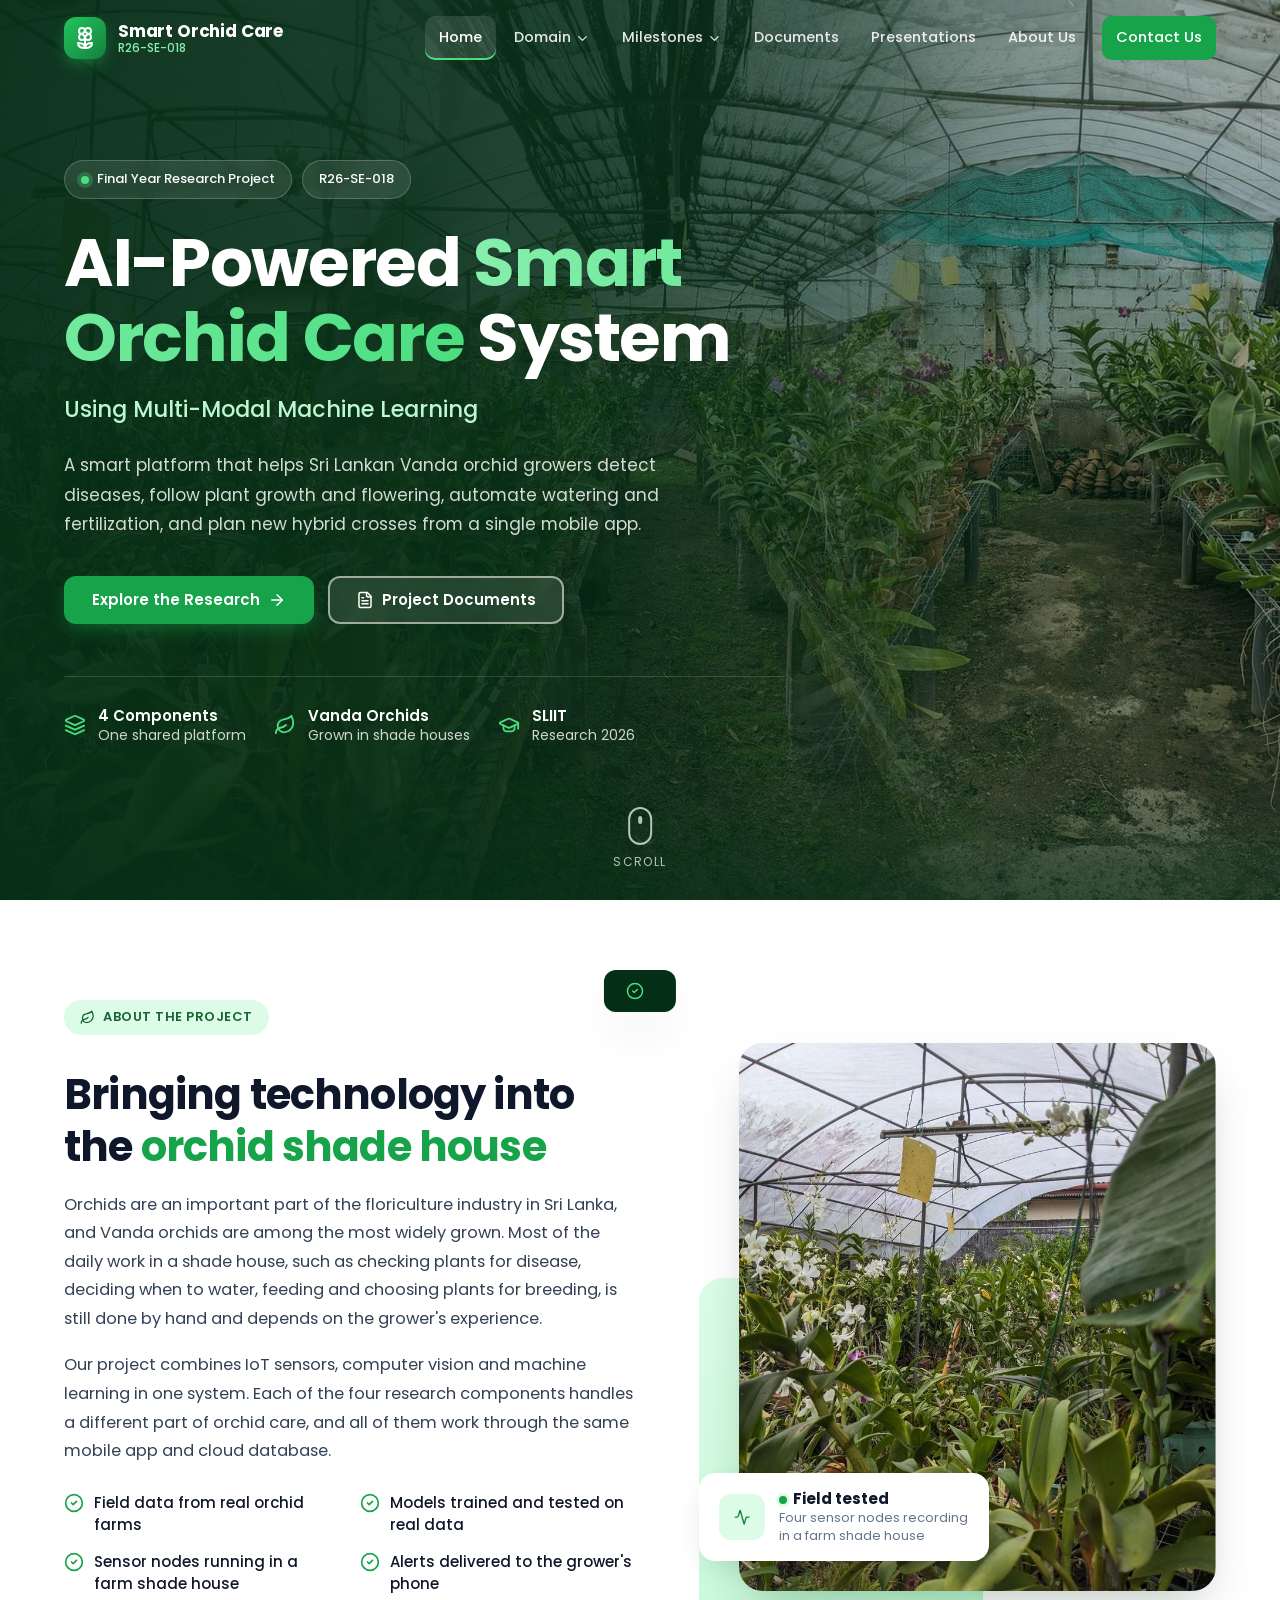
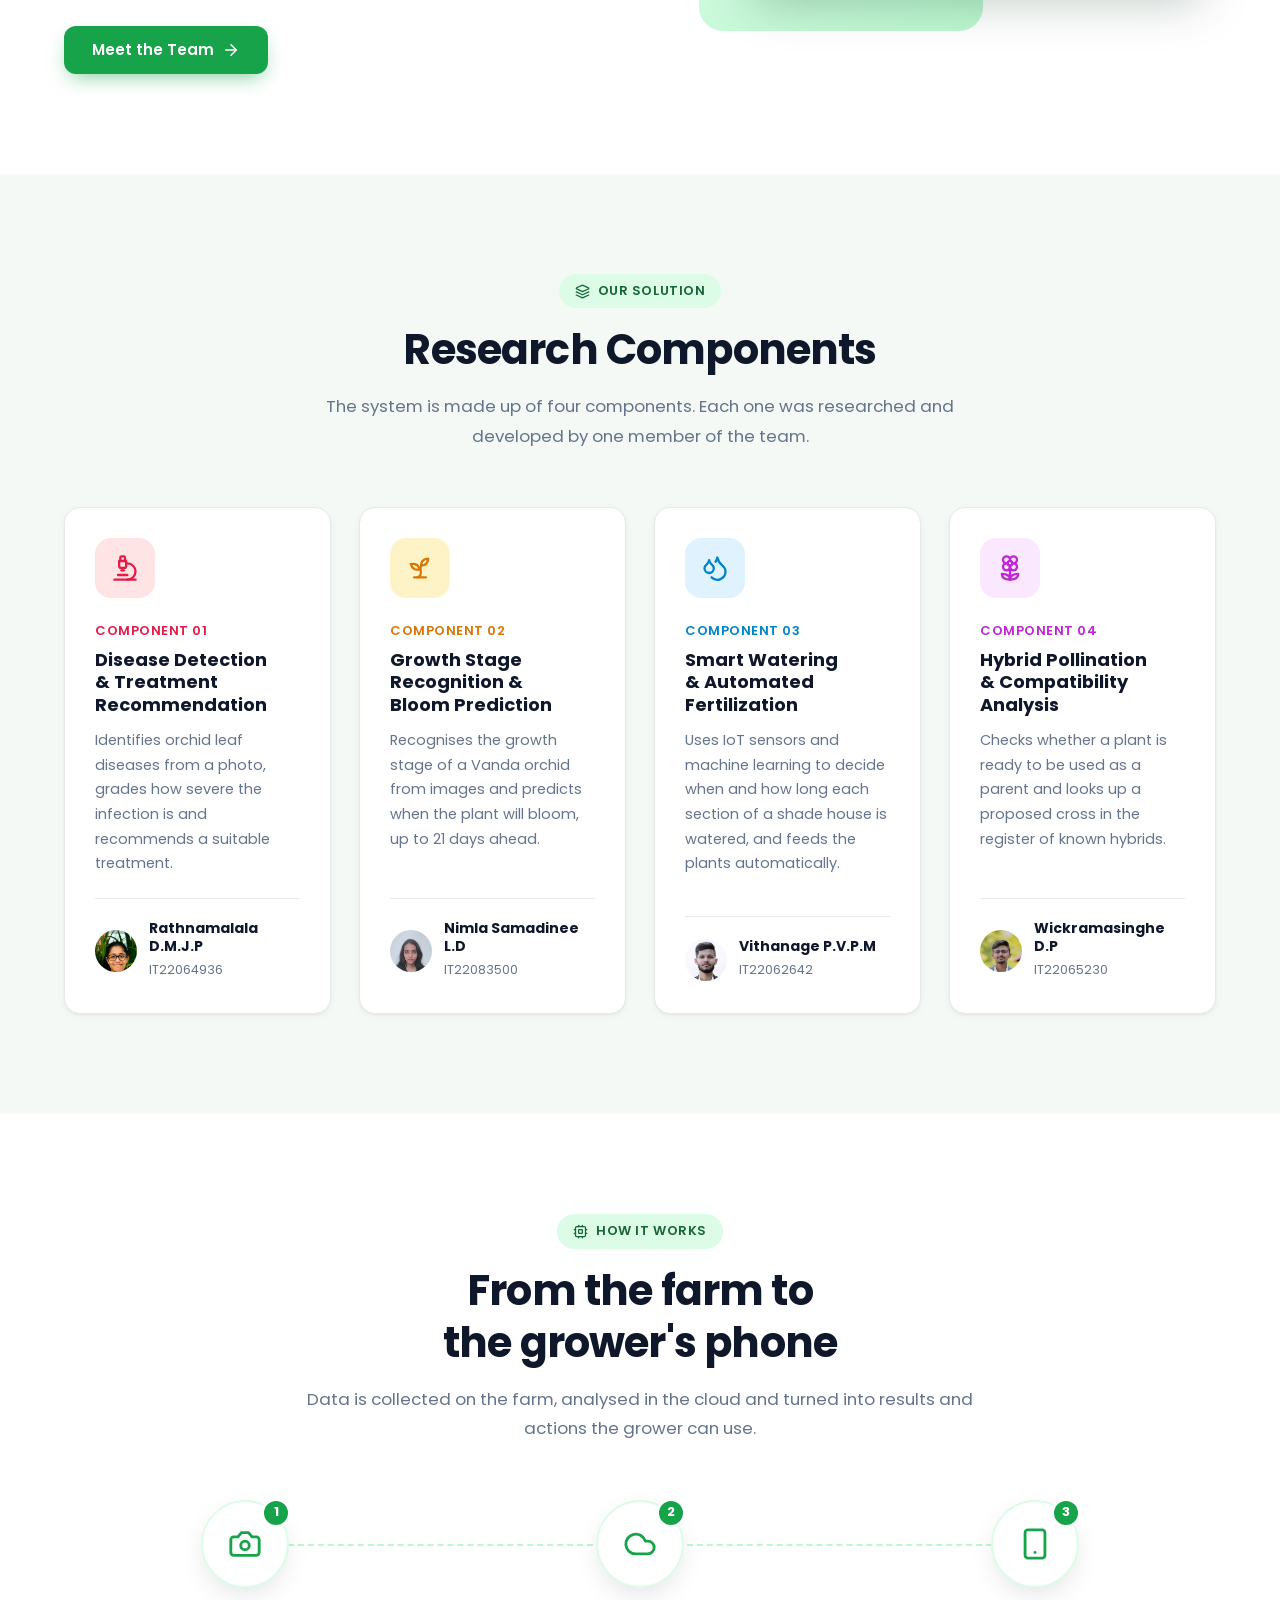
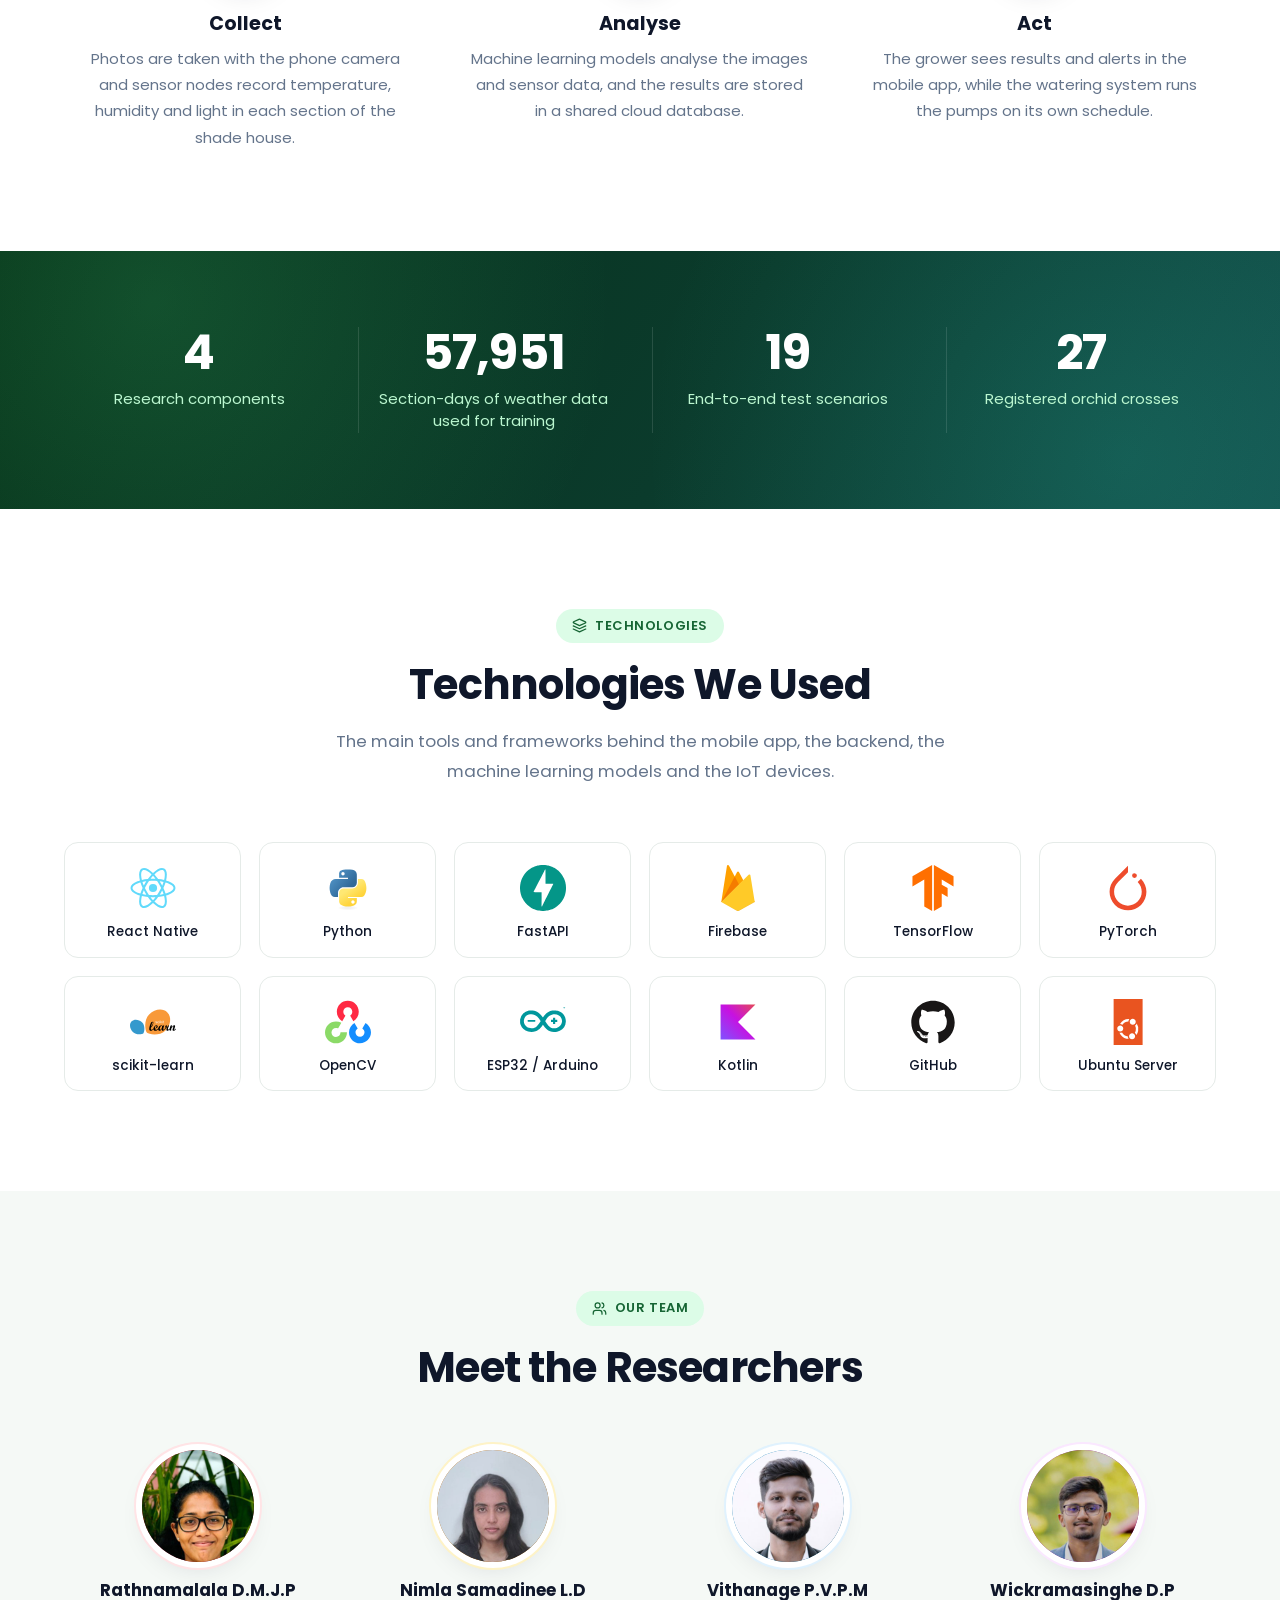
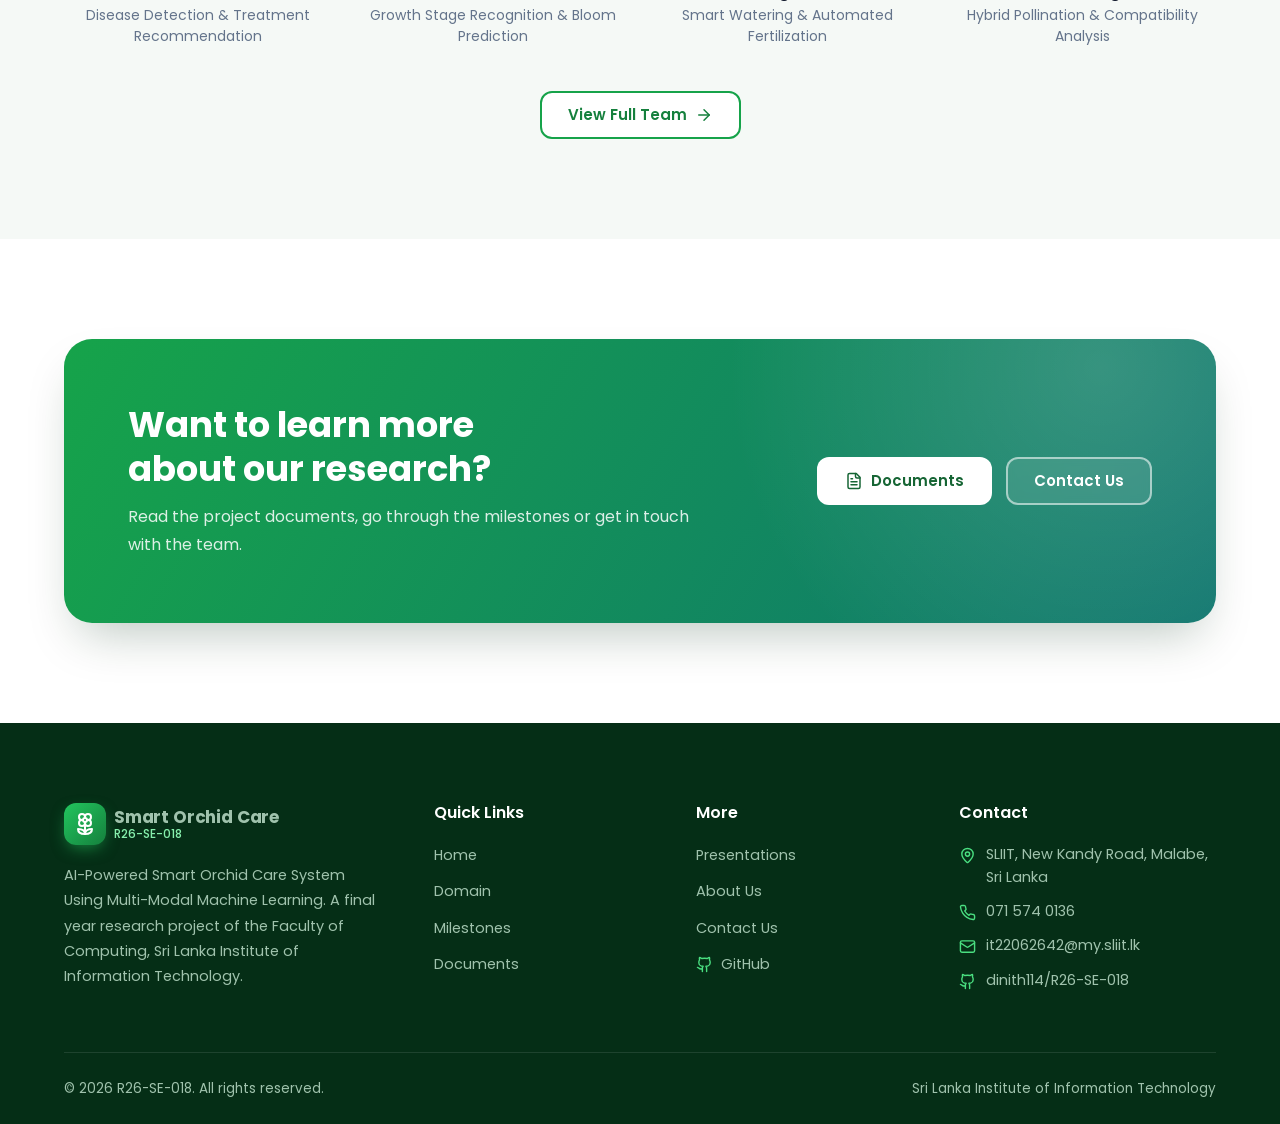
==== index.html @ bfdbc759 "Add the R26-SE-018 research website" ====
<!doctype html>
<html lang="en" id="top">
<head>
<meta charset="utf-8">
<meta name="viewport" content="width=device-width, initial-scale=1">
<title>Smart Orchid Care | R26-SE-018</title>
<meta name="description" content="AI-Powered Smart Orchid Care System Using Multi-Modal Machine Learning. Final year research project R26-SE-018, SLIIT.">
<meta name="theme-color" content="#052e16">
<link rel="icon" type="image/svg+xml" href="images/favicon.svg">
<link rel="stylesheet" href="fonts/fonts.css">
<link rel="stylesheet" href="css/style.css">
<script>document.documentElement.classList.add("js")</script>
</head>
<body>
<a class="skip" href="#main">Skip to content</a>
<header class="navbar">
  <div class="container">
    <a class="logo" href="index.html" aria-label="Smart Orchid Care home">
      <span class="logo-icon"><svg class="ic " viewBox="0 0 24 24" fill="none" stroke="currentColor" stroke-width="2" stroke-linecap="round" stroke-linejoin="round" aria-hidden="true"><path d="M12 5a3 3 0 1 1 3 3m-3-3a3 3 0 1 0-3 3m3-3v1M9 8a3 3 0 1 0 3 3M9 8h1m5 0a3 3 0 1 1-3 3m3-3h-1m-2 3v-1" /> <circle cx="12" cy="8" r="2" /> <path d="M12 10v12" /> <path d="M12 22c4.2 0 7-1.667 7-5-4.2 0-7 1.667-7 5Z" /> <path d="M12 22c-4.2 0-7-1.667-7-5 4.2 0 7 1.667 7 5Z" /></svg></span>
      <span class="logo-text"><b>Smart Orchid Care</b><span>R26-SE-018</span></span>
    </a>
    <button class="menu-btn" type="button" aria-label="Open menu" aria-expanded="false"><svg class="ic ic-menu" viewBox="0 0 24 24" fill="none" stroke="currentColor" stroke-width="2" stroke-linecap="round" stroke-linejoin="round" aria-hidden="true"><line x1="4" x2="20" y1="12" y2="12" /> <line x1="4" x2="20" y1="6" y2="6" /> <line x1="4" x2="20" y1="18" y2="18" /></svg><svg class="ic ic-x" viewBox="0 0 24 24" fill="none" stroke="currentColor" stroke-width="2" stroke-linecap="round" stroke-linejoin="round" aria-hidden="true"><path d="M18 6 6 18" /> <path d="m6 6 12 12" /></svg></button>
    <ul class="nav-links"><li><a href="index.html" class="active" aria-current="page">Home</a></li><li class="has-dropdown"><a href="domain.html">Domain<svg class="ic ic-chev" viewBox="0 0 24 24" fill="none" stroke="currentColor" stroke-width="2" stroke-linecap="round" stroke-linejoin="round" aria-hidden="true"><path d="m6 9 6 6 6-6" /></svg></a><ul class="dropdown"><li><a href="domain.html#literature">Literature Survey</a></li><li><a href="domain.html#gap">Research Gap</a></li><li><a href="domain.html#problem">Research Problem</a></li><li><a href="domain.html#objectives">Research Objectives</a></li><li><a href="domain.html#methodology">Methodology</a></li><li><a href="domain.html#technologies">Technologies Used</a></li></ul></li><li class="has-dropdown"><a href="milestones.html">Milestones<svg class="ic ic-chev" viewBox="0 0 24 24" fill="none" stroke="currentColor" stroke-width="2" stroke-linecap="round" stroke-linejoin="round" aria-hidden="true"><path d="m6 9 6 6 6-6" /></svg></a><ul class="dropdown"><li><a href="milestones.html#proposal">Project Proposal<small>15 to 18 March 2026</small></a></li><li><a href="milestones.html#pp1">Progress Presentation 1<small>11 to 13 May 2026</small></a></li><li><a href="milestones.html#pp2">Progress Presentation 2<small>31 August to 2 September 2026</small></a></li><li><a href="milestones.html#submission">Draft Thesis &amp; Website Submission<small>11 October 2026</small></a></li><li><a href="milestones.html#final">Final Presentation &amp; Viva<small>19 to 21 October 2026</small></a></li><li><a href="milestones.html#paper">Research Paper<small>23 October 2026</small></a></li><li><a href="milestones.html#thesis">Final Thesis Submission<small>28 October 2026</small></a></li></ul></li><li><a href="documents.html">Documents</a></li><li><a href="presentations.html">Presentations</a></li><li><a href="about.html">About Us</a></li><li><a href="contact.html" class="nav-cta">Contact Us</a></li></ul>
  </div>
</header>
<main id="main">
<section class="hero">
  <div class="container">
    <div class="hero-content">
      <div class="hero-badges"><span class="hero-badge"><span class="dot"></span>Final Year Research Project</span><span class="hero-badge">R26-SE-018</span></div>
      <h1>AI-Powered <span class="hl">Smart Orchid Care</span> System</h1>
      <p class="subtitle">Using Multi-Modal Machine Learning</p>
      <p class="desc">A smart platform that helps Sri Lankan Vanda orchid growers detect diseases, follow plant growth and flowering, automate watering and fertilization, and plan new hybrid crosses from a single mobile app.</p>
      <div class="hero-actions">
        <a class="btn btn-primary" href="domain.html">Explore the Research<svg class="ic ic-arrow" viewBox="0 0 24 24" fill="none" stroke="currentColor" stroke-width="2" stroke-linecap="round" stroke-linejoin="round" aria-hidden="true"><path d="M5 12h14" /> <path d="m12 5 7 7-7 7" /></svg></a>
        <a class="btn btn-light" href="documents.html"><svg class="ic " viewBox="0 0 24 24" fill="none" stroke="currentColor" stroke-width="2" stroke-linecap="round" stroke-linejoin="round" aria-hidden="true"><path d="M15 2H6a2 2 0 0 0-2 2v16a2 2 0 0 0 2 2h12a2 2 0 0 0 2-2V7Z" /> <path d="M14 2v4a2 2 0 0 0 2 2h4" /> <path d="M10 9H8" /> <path d="M16 13H8" /> <path d="M16 17H8" /></svg>Project Documents</a>
      </div>
      <div class="hero-meta">
        <div><svg class="ic " viewBox="0 0 24 24" fill="none" stroke="currentColor" stroke-width="2" stroke-linecap="round" stroke-linejoin="round" aria-hidden="true"><path d="m12.83 2.18a2 2 0 0 0-1.66 0L2.6 6.08a1 1 0 0 0 0 1.83l8.58 3.91a2 2 0 0 0 1.66 0l8.58-3.9a1 1 0 0 0 0-1.83Z" /> <path d="m22 17.65-9.17 4.16a2 2 0 0 1-1.66 0L2 17.65" /> <path d="m22 12.65-9.17 4.16a2 2 0 0 1-1.66 0L2 12.65" /></svg><span><b>4 Components</b>One shared platform</span></div>
        <div><svg class="ic " viewBox="0 0 24 24" fill="none" stroke="currentColor" stroke-width="2" stroke-linecap="round" stroke-linejoin="round" aria-hidden="true"><path d="M11 20A7 7 0 0 1 9.8 6.1C15.5 5 17 4.48 19 2c1 2 2 4.18 2 8 0 5.5-4.78 10-10 10Z" /> <path d="M2 21c0-3 1.85-5.36 5.08-6C9.5 14.52 12 13 13 12" /></svg><span><b>Vanda Orchids</b>Grown in shade houses</span></div>
        <div><svg class="ic " viewBox="0 0 24 24" fill="none" stroke="currentColor" stroke-width="2" stroke-linecap="round" stroke-linejoin="round" aria-hidden="true"><path d="M21.42 10.922a1 1 0 0 0-.019-1.838L12.83 5.18a2 2 0 0 0-1.66 0L2.6 9.08a1 1 0 0 0 0 1.832l8.57 3.908a2 2 0 0 0 1.66 0z" /> <path d="M22 10v6" /> <path d="M6 12.5V16a6 3 0 0 0 12 0v-3.5" /></svg><span><b>SLIIT</b>Research 2026</span></div>
      </div>
    </div>
  </div>
  <a class="scroll-down" href="#about"><span class="mouse"></span>Scroll</a>
</section>

<section class="section" id="about">
  <div class="container split">
    <div class="text reveal">
      <span class="label"><svg class="ic " viewBox="0 0 24 24" fill="none" stroke="currentColor" stroke-width="2" stroke-linecap="round" stroke-linejoin="round" aria-hidden="true"><path d="M11 20A7 7 0 0 1 9.8 6.1C15.5 5 17 4.48 19 2c1 2 2 4.18 2 8 0 5.5-4.78 10-10 10Z" /> <path d="M2 21c0-3 1.85-5.36 5.08-6C9.5 14.52 12 13 13 12" /></svg>About the Project</span>
      <h2 class="h2">Bringing technology into the <span class="text-green">orchid shade house</span></h2>
      <p>Orchids are an important part of the floriculture industry in Sri Lanka, and Vanda orchids are among the most widely grown. Most of the daily work in a shade house, such as checking plants for disease, deciding when to water, feeding and choosing plants for breeding, is still done by hand and depends on the grower's experience.</p>
      <p>Our project combines IoT sensors, computer vision and machine learning in one system. Each of the four research components handles a different part of orchid care, and all of them work through the same mobile app and cloud database.</p>
      <ul class="checks">
        <li><svg class="ic " viewBox="0 0 24 24" fill="none" stroke="currentColor" stroke-width="2" stroke-linecap="round" stroke-linejoin="round" aria-hidden="true"><circle cx="12" cy="12" r="10" /> <path d="m9 12 2 2 4-4" /></svg>Field data from real orchid farms</li>
        <li><svg class="ic " viewBox="0 0 24 24" fill="none" stroke="currentColor" stroke-width="2" stroke-linecap="round" stroke-linejoin="round" aria-hidden="true"><circle cx="12" cy="12" r="10" /> <path d="m9 12 2 2 4-4" /></svg>Models trained and tested on real data</li>
        <li><svg class="ic " viewBox="0 0 24 24" fill="none" stroke="currentColor" stroke-width="2" stroke-linecap="round" stroke-linejoin="round" aria-hidden="true"><circle cx="12" cy="12" r="10" /> <path d="m9 12 2 2 4-4" /></svg>Sensor nodes running in a farm shade house</li>
        <li><svg class="ic " viewBox="0 0 24 24" fill="none" stroke="currentColor" stroke-width="2" stroke-linecap="round" stroke-linejoin="round" aria-hidden="true"><circle cx="12" cy="12" r="10" /> <path d="m9 12 2 2 4-4" /></svg>Alerts delivered to the grower's phone</li>
      </ul>
      <div class="hero-actions" style="margin-top:30px"><a class="btn btn-primary" href="about.html">Meet the Team<svg class="ic ic-arrow" viewBox="0 0 24 24" fill="none" stroke="currentColor" stroke-width="2" stroke-linecap="round" stroke-linejoin="round" aria-hidden="true"><path d="M5 12h14" /> <path d="m12 5 7 7-7 7" /></svg></a></div>
    </div>
    <div class="photo-stack reveal d2">
      <span class="deco"></span>
      <img class="main" src="images/shadehouse-b.jpg" width="813" height="1086" alt="Orchids in flower inside a shade house" loading="lazy">
      <div class="float-card"><span class="ic-box"><svg class="ic " viewBox="0 0 24 24" fill="none" stroke="currentColor" stroke-width="2" stroke-linecap="round" stroke-linejoin="round" aria-hidden="true"><path d="M22 12h-2.48a2 2 0 0 0-1.93 1.46l-2.35 8.36a.25.25 0 0 1-.48 0L9.24 2.18a.25.25 0 0 0-.48 0l-2.35 8.36A2 2 0 0 1 4.49 12H2" /></svg></span><div><b><span class="live"></span>Field tested</b><span>Four sensor nodes recording in a farm shade house</span></div></div>
    </div>
  </div>
</section>

<section class="section section-soft">
  <div class="container">
    <div class="section-head reveal"><span class="label"><svg class="ic " viewBox="0 0 24 24" fill="none" stroke="currentColor" stroke-width="2" stroke-linecap="round" stroke-linejoin="round" aria-hidden="true"><path d="m12.83 2.18a2 2 0 0 0-1.66 0L2.6 6.08a1 1 0 0 0 0 1.83l8.58 3.91a2 2 0 0 0 1.66 0l8.58-3.9a1 1 0 0 0 0-1.83Z" /> <path d="m22 17.65-9.17 4.16a2 2 0 0 1-1.66 0L2 17.65" /> <path d="m22 12.65-9.17 4.16a2 2 0 0 1-1.66 0L2 12.65" /></svg>Our Solution</span><h2>Research Components</h2><p>The system is made up of four components. Each one was researched and developed by one member of the team.</p></div>
    <div class="grid grid-4"><article class="card card-hover comp-card c1 reveal d0">
  <div class="icon-box"><svg class="ic " viewBox="0 0 24 24" fill="none" stroke="currentColor" stroke-width="2" stroke-linecap="round" stroke-linejoin="round" aria-hidden="true"><path d="M6 18h8" /> <path d="M3 22h18" /> <path d="M14 22a7 7 0 1 0 0-14h-1" /> <path d="M9 14h2" /> <path d="M9 12a2 2 0 0 1-2-2V6h6v4a2 2 0 0 1-2 2Z" /> <path d="M12 6V3a1 1 0 0 0-1-1H9a1 1 0 0 0-1 1v3" /></svg></div>
  <span class="comp-num">Component 01</span>
  <h3>Disease Detection &amp; Treatment Recommendation</h3>
  <p>Identifies orchid leaf diseases from a photo, grades how severe the infection is and recommends a suitable treatment.</p>
  <div class="member"><div class="avatar"><img src="images/team/IT22064936.jpg" alt="" width="240" height="240"></div><div><b>Rathnamalala D.M.J.P</b><span>IT22064936</span></div></div>
</article><article class="card card-hover comp-card c2 reveal d1">
  <div class="icon-box"><svg class="ic " viewBox="0 0 24 24" fill="none" stroke="currentColor" stroke-width="2" stroke-linecap="round" stroke-linejoin="round" aria-hidden="true"><path d="M7 20h10" /> <path d="M10 20c5.5-2.5.8-6.4 3-10" /> <path d="M9.5 9.4c1.1.8 1.8 2.2 2.3 3.7-2 .4-3.5.4-4.8-.3-1.2-.6-2.3-1.9-3-4.2 2.8-.5 4.4 0 5.5.8z" /> <path d="M14.1 6a7 7 0 0 0-1.1 4c1.9-.1 3.3-.6 4.3-1.4 1-1 1.6-2.3 1.7-4.6-2.7.1-4 1-4.9 2z" /></svg></div>
  <span class="comp-num">Component 02</span>
  <h3>Growth Stage Recognition &amp; Bloom Prediction</h3>
  <p>Recognises the growth stage of a Vanda orchid from images and predicts when the plant will bloom, up to 21 days ahead.</p>
  <div class="member"><div class="avatar"><img src="images/team/IT22083500.jpg" alt="" width="240" height="240"></div><div><b>Nimla Samadinee L.D</b><span>IT22083500</span></div></div>
</article><article class="card card-hover comp-card c3 reveal d2">
  <div class="icon-box"><svg class="ic " viewBox="0 0 24 24" fill="none" stroke="currentColor" stroke-width="2" stroke-linecap="round" stroke-linejoin="round" aria-hidden="true"><path d="M7 16.3c2.2 0 4-1.83 4-4.05 0-1.16-.57-2.26-1.71-3.19S7.29 6.75 7 5.3c-.29 1.45-1.14 2.84-2.29 3.76S3 11.1 3 12.25c0 2.22 1.8 4.05 4 4.05z" /> <path d="M12.56 6.6A10.97 10.97 0 0 0 14 3.02c.5 2.5 2 4.9 4 6.5s3 3.5 3 5.5a6.98 6.98 0 0 1-11.91 4.97" /></svg></div>
  <span class="comp-num">Component 03</span>
  <h3>Smart Watering &amp; Automated Fertilization</h3>
  <p>Uses IoT sensors and machine learning to decide when and how long each section of a shade house is watered, and feeds the plants automatically.</p>
  <div class="member"><div class="avatar"><img src="images/team/IT22062642.jpg" alt="" width="240" height="240"></div><div><b>Vithanage P.V.P.M</b><span>IT22062642</span></div></div>
</article><article class="card card-hover comp-card c4 reveal d3">
  <div class="icon-box"><svg class="ic " viewBox="0 0 24 24" fill="none" stroke="currentColor" stroke-width="2" stroke-linecap="round" stroke-linejoin="round" aria-hidden="true"><path d="M12 5a3 3 0 1 1 3 3m-3-3a3 3 0 1 0-3 3m3-3v1M9 8a3 3 0 1 0 3 3M9 8h1m5 0a3 3 0 1 1-3 3m3-3h-1m-2 3v-1" /> <circle cx="12" cy="8" r="2" /> <path d="M12 10v12" /> <path d="M12 22c4.2 0 7-1.667 7-5-4.2 0-7 1.667-7 5Z" /> <path d="M12 22c-4.2 0-7-1.667-7-5 4.2 0 7 1.667 7 5Z" /></svg></div>
  <span class="comp-num">Component 04</span>
  <h3>Hybrid Pollination &amp; Compatibility Analysis</h3>
  <p>Checks whether a plant is ready to be used as a parent and looks up a proposed cross in the register of known hybrids.</p>
  <div class="member"><div class="avatar"><img src="images/team/IT22065230.jpg" alt="" width="240" height="240"></div><div><b>Wickramasinghe D.P</b><span>IT22065230</span></div></div>
</article></div>
  </div>
</section>

<section class="section">
  <div class="container">
    <div class="section-head reveal"><span class="label"><svg class="ic " viewBox="0 0 24 24" fill="none" stroke="currentColor" stroke-width="2" stroke-linecap="round" stroke-linejoin="round" aria-hidden="true"><rect width="16" height="16" x="4" y="4" rx="2" /> <rect width="6" height="6" x="9" y="9" rx="1" /> <path d="M15 2v2" /> <path d="M15 20v2" /> <path d="M2 15h2" /> <path d="M2 9h2" /> <path d="M20 15h2" /> <path d="M20 9h2" /> <path d="M9 2v2" /> <path d="M9 20v2" /></svg>How It Works</span><h2>From the farm to the grower's phone</h2><p>Data is collected on the farm, analysed in the cloud and turned into results and actions the grower can use.</p></div>
    <div class="steps">
      <div class="step reveal"><div class="step-icon"><svg class="ic " viewBox="0 0 24 24" fill="none" stroke="currentColor" stroke-width="2" stroke-linecap="round" stroke-linejoin="round" aria-hidden="true"><path d="M14.5 4h-5L7 7H4a2 2 0 0 0-2 2v9a2 2 0 0 0 2 2h16a2 2 0 0 0 2-2V9a2 2 0 0 0-2-2h-3l-2.5-3z" /> <circle cx="12" cy="13" r="3" /></svg><span class="n">1</span></div><h3>Collect</h3><p>Photos are taken with the phone camera and sensor nodes record temperature, humidity and light in each section of the shade house.</p></div>
      <div class="step reveal d1"><div class="step-icon"><svg class="ic " viewBox="0 0 24 24" fill="none" stroke="currentColor" stroke-width="2" stroke-linecap="round" stroke-linejoin="round" aria-hidden="true"><path d="M17.5 19H9a7 7 0 1 1 6.71-9h1.79a4.5 4.5 0 1 1 0 9Z" /></svg><span class="n">2</span></div><h3>Analyse</h3><p>Machine learning models analyse the images and sensor data, and the results are stored in a shared cloud database.</p></div>
      <div class="step reveal d2"><div class="step-icon"><svg class="ic " viewBox="0 0 24 24" fill="none" stroke="currentColor" stroke-width="2" stroke-linecap="round" stroke-linejoin="round" aria-hidden="true"><rect width="14" height="20" x="5" y="2" rx="2" ry="2" /> <path d="M12 18h.01" /></svg><span class="n">3</span></div><h3>Act</h3><p>The grower sees results and alerts in the mobile app, while the watering system runs the pumps on its own schedule.</p></div>
    </div>
  </div>
</section>

<section class="stats-band">
  <div class="container">
    <div class="stats">
      <div class="stat reveal"><div class="num" data-count="4">4</div><div class="lbl">Research components</div></div>
      <div class="stat reveal d1"><div class="num" data-count="58436">58,436</div><div class="lbl">Section-days of weather data used for training</div></div>
      <div class="stat reveal d2"><div class="num" data-count="19">19</div><div class="lbl">End-to-end test scenarios</div></div>
      <div class="stat reveal d3"><div class="num" data-count="27">27</div><div class="lbl">Registered orchid crosses</div></div>
    </div>
  </div>
</section>

<section class="section">
  <div class="container">
    <div class="section-head reveal"><span class="label"><svg class="ic " viewBox="0 0 24 24" fill="none" stroke="currentColor" stroke-width="2" stroke-linecap="round" stroke-linejoin="round" aria-hidden="true"><path d="m12.83 2.18a2 2 0 0 0-1.66 0L2.6 6.08a1 1 0 0 0 0 1.83l8.58 3.91a2 2 0 0 0 1.66 0l8.58-3.9a1 1 0 0 0 0-1.83Z" /> <path d="m22 17.65-9.17 4.16a2 2 0 0 1-1.66 0L2 17.65" /> <path d="m22 12.65-9.17 4.16a2 2 0 0 1-1.66 0L2 12.65" /></svg>Technologies</span><h2>Technologies We Used</h2><p>The main tools and frameworks behind the mobile app, the backend, the machine learning models and the IoT devices.</p></div>
    <div class="tech-grid"><div class="tech reveal"><img src="images/tech/react.svg" alt="" width="46" height="46" loading="lazy"><span>React Native</span></div><div class="tech reveal"><img src="images/tech/python.svg" alt="" width="46" height="46" loading="lazy"><span>Python</span></div><div class="tech reveal"><img src="images/tech/fastapi.svg" alt="" width="46" height="46" loading="lazy"><span>FastAPI</span></div><div class="tech reveal"><img src="images/tech/firebase.svg" alt="" width="46" height="46" loading="lazy"><span>Firebase</span></div><div class="tech reveal"><img src="images/tech/tensorflow.svg" alt="" width="46" height="46" loading="lazy"><span>TensorFlow</span></div><div class="tech reveal"><img src="images/tech/pytorch.svg" alt="" width="46" height="46" loading="lazy"><span>PyTorch</span></div><div class="tech reveal"><img src="images/tech/scikitlearn.svg" alt="" width="46" height="46" loading="lazy"><span>scikit-learn</span></div><div class="tech reveal"><img src="images/tech/opencv.svg" alt="" width="46" height="46" loading="lazy"><span>OpenCV</span></div><div class="tech reveal"><img src="images/tech/arduino.svg" alt="" width="46" height="46" loading="lazy"><span>ESP32 / Arduino</span></div><div class="tech reveal"><img src="images/tech/kotlin.svg" alt="" width="46" height="46" loading="lazy"><span>Kotlin</span></div><div class="tech reveal"><img src="images/tech/github.svg" alt="" width="46" height="46" loading="lazy"><span>GitHub</span></div><div class="tech reveal"><img src="images/tech/ubuntu.svg" alt="" width="46" height="46" loading="lazy"><span>Ubuntu Server</span></div></div>
  </div>
</section>

<section class="section section-soft">
  <div class="container">
    <div class="section-head reveal"><span class="label"><svg class="ic " viewBox="0 0 24 24" fill="none" stroke="currentColor" stroke-width="2" stroke-linecap="round" stroke-linejoin="round" aria-hidden="true"><path d="M16 21v-2a4 4 0 0 0-4-4H6a4 4 0 0 0-4 4v2" /> <circle cx="9" cy="7" r="4" /> <path d="M22 21v-2a4 4 0 0 0-3-3.87" /> <path d="M16 3.13a4 4 0 0 1 0 7.75" /></svg>Our Team</span><h2>Meet the Researchers</h2></div>
    <div class="team-row"><div class="team-mini c1 reveal d0"><div class="avatar"><img src="images/team/IT22064936.jpg" alt="" width="240" height="240"></div><h3>Rathnamalala D.M.J.P</h3><p>Disease Detection &amp; Treatment Recommendation</p></div><div class="team-mini c2 reveal d1"><div class="avatar"><img src="images/team/IT22083500.jpg" alt="" width="240" height="240"></div><h3>Nimla Samadinee L.D</h3><p>Growth Stage Recognition &amp; Bloom Prediction</p></div><div class="team-mini c3 reveal d2"><div class="avatar"><img src="images/team/IT22062642.jpg" alt="" width="240" height="240"></div><h3>Vithanage P.V.P.M</h3><p>Smart Watering &amp; Automated Fertilization</p></div><div class="team-mini c4 reveal d3"><div class="avatar"><img src="images/team/IT22065230.jpg" alt="" width="240" height="240"></div><h3>Wickramasinghe D.P</h3><p>Hybrid Pollination &amp; Compatibility Analysis</p></div></div>
    <div style="text-align:center;margin-top:44px" class="reveal"><a class="btn btn-outline" href="about.html">View Full Team<svg class="ic ic-arrow" viewBox="0 0 24 24" fill="none" stroke="currentColor" stroke-width="2" stroke-linecap="round" stroke-linejoin="round" aria-hidden="true"><path d="M5 12h14" /> <path d="m12 5 7 7-7 7" /></svg></a></div>
  </div>
</section>

<section class="section">
  <div class="container">
    <div class="cta reveal">
      <div><h2>Want to learn more about our research?</h2><p>Read the project documents, go through the milestones or get in touch with the team.</p></div>
      <div class="actions"><a class="btn btn-white" href="documents.html"><svg class="ic " viewBox="0 0 24 24" fill="none" stroke="currentColor" stroke-width="2" stroke-linecap="round" stroke-linejoin="round" aria-hidden="true"><path d="M15 2H6a2 2 0 0 0-2 2v16a2 2 0 0 0 2 2h12a2 2 0 0 0 2-2V7Z" /> <path d="M14 2v4a2 2 0 0 0 2 2h4" /> <path d="M10 9H8" /> <path d="M16 13H8" /> <path d="M16 17H8" /></svg>Documents</a><a class="btn btn-light" href="contact.html">Contact Us</a></div>
    </div>
  </div>
</section>
</main>
<footer class="footer">
  <div class="container">
    <div class="footer-grid">
      <div>
        <a class="logo" href="index.html"><span class="logo-icon"><svg class="ic " viewBox="0 0 24 24" fill="none" stroke="currentColor" stroke-width="2" stroke-linecap="round" stroke-linejoin="round" aria-hidden="true"><path d="M12 5a3 3 0 1 1 3 3m-3-3a3 3 0 1 0-3 3m3-3v1M9 8a3 3 0 1 0 3 3M9 8h1m5 0a3 3 0 1 1-3 3m3-3h-1m-2 3v-1" /> <circle cx="12" cy="8" r="2" /> <path d="M12 10v12" /> <path d="M12 22c4.2 0 7-1.667 7-5-4.2 0-7 1.667-7 5Z" /> <path d="M12 22c-4.2 0-7-1.667-7-5 4.2 0 7 1.667 7 5Z" /></svg></span><span class="logo-text"><b>Smart Orchid Care</b><span>R26-SE-018</span></span></a>
        <p>AI-Powered Smart Orchid Care System Using Multi-Modal Machine Learning. A final year research project of the Faculty of Computing, Sri Lanka Institute of Information Technology.</p>
      </div>
      <div><h4>Quick Links</h4><ul>
        <li><a href="index.html">Home</a></li><li><a href="domain.html">Domain</a></li>
        <li><a href="milestones.html">Milestones</a></li><li><a href="documents.html">Documents</a></li></ul></div>
      <div><h4>More</h4><ul>
        <li><a href="presentations.html">Presentations</a></li><li><a href="about.html">About Us</a></li>
        <li><a href="contact.html">Contact Us</a></li><li><a href="https://github.com/dinith114/R26-SE-018"><svg class="ic " viewBox="0 0 24 24" fill="none" stroke="currentColor" stroke-width="2" stroke-linecap="round" stroke-linejoin="round" aria-hidden="true"><path d="M15 22v-4a4.8 4.8 0 0 0-1-3.5c3 0 6-2 6-5.5.08-1.25-.27-2.48-1-3.5.28-1.15.28-2.35 0-3.5 0 0-1 0-3 1.5-2.64-.5-5.36-.5-8 0C6 2 5 2 5 2c-.3 1.15-.3 2.35 0 3.5A5.403 5.403 0 0 0 4 9c0 3.5 3 5.5 6 5.5-.39.49-.68 1.05-.85 1.65-.17.6-.22 1.23-.15 1.85v4" /> <path d="M9 18c-4.51 2-5-2-7-2" /></svg>GitHub</a></li></ul></div>
      <div><h4>Contact</h4><ul>
        <li class="ci"><svg class="ic " viewBox="0 0 24 24" fill="none" stroke="currentColor" stroke-width="2" stroke-linecap="round" stroke-linejoin="round" aria-hidden="true"><path d="M20 10c0 4.993-5.539 10.193-7.399 11.799a1 1 0 0 1-1.202 0C9.539 20.193 4 14.993 4 10a8 8 0 0 1 16 0" /> <circle cx="12" cy="10" r="3" /></svg><span>SLIIT, New Kandy Road, Malabe, Sri Lanka</span></li>
        <li class="ci"><svg class="ic " viewBox="0 0 24 24" fill="none" stroke="currentColor" stroke-width="2" stroke-linecap="round" stroke-linejoin="round" aria-hidden="true"><path d="M22 16.92v3a2 2 0 0 1-2.18 2 19.79 19.79 0 0 1-8.63-3.07 19.5 19.5 0 0 1-6-6 19.79 19.79 0 0 1-3.07-8.67A2 2 0 0 1 4.11 2h3a2 2 0 0 1 2 1.72 12.84 12.84 0 0 0 .7 2.81 2 2 0 0 1-.45 2.11L8.09 9.91a16 16 0 0 0 6 6l1.27-1.27a2 2 0 0 1 2.11-.45 12.84 12.84 0 0 0 2.81.7A2 2 0 0 1 22 16.92z" /></svg><a href="tel:+94715740136">071 574 0136</a></li>
        <li class="ci"><svg class="ic " viewBox="0 0 24 24" fill="none" stroke="currentColor" stroke-width="2" stroke-linecap="round" stroke-linejoin="round" aria-hidden="true"><rect width="20" height="16" x="2" y="4" rx="2" /> <path d="m22 7-8.97 5.7a1.94 1.94 0 0 1-2.06 0L2 7" /></svg><a href="mailto:it22062642@my.sliit.lk">it22062642@my.sliit.lk</a></li>
        <li class="ci"><svg class="ic " viewBox="0 0 24 24" fill="none" stroke="currentColor" stroke-width="2" stroke-linecap="round" stroke-linejoin="round" aria-hidden="true"><path d="M15 22v-4a4.8 4.8 0 0 0-1-3.5c3 0 6-2 6-5.5.08-1.25-.27-2.48-1-3.5.28-1.15.28-2.35 0-3.5 0 0-1 0-3 1.5-2.64-.5-5.36-.5-8 0C6 2 5 2 5 2c-.3 1.15-.3 2.35 0 3.5A5.403 5.403 0 0 0 4 9c0 3.5 3 5.5 6 5.5-.39.49-.68 1.05-.85 1.65-.17.6-.22 1.23-.15 1.85v4" /> <path d="M9 18c-4.51 2-5-2-7-2" /></svg><a href="https://github.com/dinith114/R26-SE-018">dinith114/R26-SE-018</a></li></ul></div>
    </div>
    <div class="footer-bottom"><span>© 2026 R26-SE-018. All rights reserved.</span><span>Sri Lanka Institute of Information Technology</span></div>
  </div>
</footer>
<a class="back-top" href="#top" aria-label="Back to top"><svg class="ic " viewBox="0 0 24 24" fill="none" stroke="currentColor" stroke-width="2" stroke-linecap="round" stroke-linejoin="round" aria-hidden="true"><path d="M5 12h14" /> <path d="m12 5 7 7-7 7" /></svg></a>
<div class="toast" role="status" aria-live="polite"><svg class="ic " viewBox="0 0 24 24" fill="none" stroke="currentColor" stroke-width="2" stroke-linecap="round" stroke-linejoin="round" aria-hidden="true"><circle cx="12" cy="12" r="10" /> <path d="m9 12 2 2 4-4" /></svg><span></span></div>
<script src="js/main.js"></script>
</body>
</html>
---- fonts/fonts.css ----
/* Poppins (SIL Open Font License), latin subset, self-hosted */
@font-face { font-family: "Poppins"; font-style: normal; font-weight: 400; font-display: swap; src: url("Poppins-400.woff2") format("woff2"); }
@font-face { font-family: "Poppins"; font-style: normal; font-weight: 500; font-display: swap; src: url("Poppins-500.woff2") format("woff2"); }
@font-face { font-family: "Poppins"; font-style: normal; font-weight: 600; font-display: swap; src: url("Poppins-600.woff2") format("woff2"); }
@font-face { font-family: "Poppins"; font-style: normal; font-weight: 700; font-display: swap; src: url("Poppins-700.woff2") format("woff2"); }
---- css/style.css ----
/* ==========================================================================
   R26-SE-018 · Smart Orchid Care research website
   ========================================================================== */

:root {
  --green: #16a34a;
  --green-600: #15803d;
  --green-700: #166534;
  --green-900: #052e16;
  --green-50: #f0fdf4;
  --green-100: #dcfce7;
  --teal: #0f766e;

  --ink: #0f172a;
  --text: #334155;
  --muted: #64748b;
  --line: #e5ebe8;
  --bg: #ffffff;
  --bg-soft: #f5f9f6;

  --c1: #e11d48; --c1-bg: #ffe4e6;
  --c2: #d97706; --c2-bg: #fef3c7;
  --c3: #0284c7; --c3-bg: #e0f2fe;
  --c4: #c026d3; --c4-bg: #fae8ff;

  --amber: #b45309; --amber-bg: #fef3c7;

  --radius: 16px;
  --shadow-sm: 0 1px 2px rgba(15, 23, 42, .05), 0 2px 8px rgba(15, 23, 42, .04);
  --shadow-md: 0 10px 30px -10px rgba(15, 23, 42, .18);
  --shadow-lg: 0 24px 50px -16px rgba(5, 46, 22, .28);
  --font: "Poppins", "Segoe UI", system-ui, -apple-system, Roboto, Arial, sans-serif;
  --nav-h: 76px;
  color-scheme: light;
}

*, *::before, *::after { box-sizing: border-box; }
html { scroll-behavior: smooth; scroll-padding-top: calc(var(--nav-h) + 16px); -webkit-text-size-adjust: 100%; }
body { margin: 0; font-family: var(--font); font-size: 16px; line-height: 1.75; color: var(--text); background: var(--bg); }
body.menu-open { overflow: hidden; }
img { max-width: 100%; height: auto; display: block; }
a { color: var(--green-600); text-decoration: none; }
a:hover { color: var(--green-700); }
h1, h2, h3, h4 { color: var(--ink); line-height: 1.25; margin: 0; font-weight: 700; text-wrap: balance; }
p { margin: 0; }
ul { margin: 0; }
:focus-visible { outline: 3px solid rgba(22, 163, 74, .45); outline-offset: 3px; border-radius: 6px; }
.container { width: 100%; max-width: 1200px; margin-inline: auto; padding-inline: 24px; }
.ic { width: 1.25em; height: 1.25em; flex: none; vertical-align: -0.2em; }
.skip { position: absolute; left: -999px; top: 8px; z-index: 100; background: var(--green); color: #fff; padding: 8px 16px; border-radius: 8px; }
.skip:focus { left: 16px; color: #fff; }

/* ── buttons ──────────────────────────────────────────────────────────── */
.btn { display: inline-flex; align-items: center; justify-content: center; gap: 8px; padding: 13px 26px; border-radius: 12px; font: 600 15px/1.2 var(--font); border: 2px solid transparent; cursor: pointer; transition: all .2s ease; white-space: nowrap; }
.btn .ic { width: 18px; height: 18px; transition: transform .2s; }
.btn:hover .ic-arrow { transform: translateX(3px); }
.btn-primary { background: var(--green); color: #fff; box-shadow: 0 8px 20px -6px rgba(22, 163, 74, .55); }
.btn-primary:hover { background: var(--green-600); color: #fff; transform: translateY(-2px); }
.btn-light { background: rgba(255, 255, 255, .1); color: #fff; border-color: rgba(255, 255, 255, .55); backdrop-filter: blur(4px); }
.btn-light:hover { background: #fff; color: var(--green-900); }
.btn-outline { color: var(--green-600); border-color: var(--green); background: #fff; }
.btn-outline:hover { background: var(--green); color: #fff; }
.btn-white { background: #fff; color: var(--green-700); }
.btn-white:hover { background: var(--green-50); color: var(--green-900); transform: translateY(-2px); }
.btn-sm { padding: 9px 16px; font-size: 14px; border-radius: 10px; }
.btn[aria-disabled="true"] { background: #f1f5f9; color: #94a3b8; border-color: #f1f5f9; box-shadow: none; cursor: default; pointer-events: none; }

/* ── badges ───────────────────────────────────────────────────────────── */
.badge { display: inline-flex; align-items: center; gap: 6px; padding: 5px 12px; border-radius: 999px; font-size: 12.5px; font-weight: 600; line-height: 1.3; white-space: nowrap; }
.badge .ic { width: 14px; height: 14px; }
.badge-green { background: var(--green-100); color: var(--green-700); }
.badge-amber { background: var(--amber-bg); color: var(--amber); }
.badge-gray { background: #f1f5f9; color: #475569; }
.badge-blue { background: var(--c3-bg); color: var(--c3); }
.tbc { display: inline-block; background: var(--amber-bg); color: var(--amber); font-size: .85em; font-weight: 600; padding: 1px 10px; border-radius: 999px; }

/* ── navbar ───────────────────────────────────────────────────────────── */
.navbar { position: fixed; inset: 0 0 auto 0; z-index: 50; height: var(--nav-h); background: rgba(5, 46, 22, .96); transition: background .3s, box-shadow .3s; }
.js .navbar:not(.scrolled):not(.open) { background: transparent; }
.navbar.scrolled { box-shadow: 0 8px 30px -12px rgba(0, 0, 0, .45); backdrop-filter: blur(12px); -webkit-backdrop-filter: blur(12px); background: rgba(5, 46, 22, .9); }
.navbar .container { height: 100%; display: flex; align-items: center; justify-content: space-between; gap: 24px; }
.logo { display: flex; align-items: center; gap: 12px; color: #fff; }
.logo:hover { color: #fff; }
.logo-icon { width: 42px; height: 42px; border-radius: 12px; display: grid; place-items: center; background: linear-gradient(135deg, #22c55e, #15803d); box-shadow: 0 6px 16px -4px rgba(34, 197, 94, .6); }
.logo-icon .ic { width: 24px; height: 24px; color: #fff; }
.logo-text { display: grid; line-height: 1.2; }
.logo-text b { font-size: 17px; font-weight: 700; letter-spacing: -.01em; }
.logo-text span { font-size: 12px; color: #86efac; font-weight: 500; }
.nav-links { display: flex; align-items: center; gap: 4px; list-style: none; padding: 0; }
.nav-links > li { position: relative; }
.nav-links > li > a { display: flex; align-items: center; gap: 4px; padding: 9px 14px; border-radius: 10px; color: rgba(255, 255, 255, .88); font-size: 14.5px; font-weight: 500; transition: background .2s, color .2s; }
.nav-links > li > a:hover, .nav-links > li > a.active { color: #fff; background: rgba(255, 255, 255, .12); }
.nav-links > li > a.active { box-shadow: inset 0 -2px 0 #4ade80; }
.nav-links .ic-chev { width: 15px; height: 15px; transition: transform .2s; }
.nav-links .nav-cta { margin-left: 8px; background: var(--green); color: #fff; }
.nav-links .nav-cta:hover, .nav-links .nav-cta.active { background: #22c55e; box-shadow: none; }
.dropdown { position: absolute; top: calc(100% + 10px); left: 50%; min-width: 290px; list-style: none; margin: 0; padding: 8px; background: #fff; border-radius: 14px; box-shadow: var(--shadow-lg); opacity: 0; visibility: hidden; transform: translate(-50%, 8px); transition: all .2s ease; }
.dropdown::before { content: ""; position: absolute; top: -12px; left: 0; right: 0; height: 12px; }
.dropdown a { display: flex; align-items: center; justify-content: space-between; gap: 16px; padding: 10px 14px; border-radius: 10px; color: var(--ink); font-size: 14px; font-weight: 500; }
.dropdown a:hover { background: var(--green-50); color: var(--green-700); }
.dropdown small { color: var(--muted); font-size: 12px; font-weight: 500; white-space: nowrap; }
.has-dropdown:hover .dropdown, .has-dropdown:focus-within .dropdown { opacity: 1; visibility: visible; transform: translate(-50%, 0); }
.has-dropdown:hover .ic-chev { transform: rotate(180deg); }
.menu-btn { display: none; width: 44px; height: 44px; border-radius: 12px; border: 1px solid rgba(255, 255, 255, .25); background: rgba(255, 255, 255, .08); color: #fff; cursor: pointer; place-items: center; }
.menu-btn .ic { width: 22px; height: 22px; }
.menu-btn .ic-x { display: none; }
.navbar.open .menu-btn .ic-menu { display: none; }
.navbar.open .menu-btn .ic-x { display: block; }

/* ── hero (home) ──────────────────────────────────────────────────────── */
.hero { position: relative; min-height: 100vh; min-height: 100svh; display: flex; align-items: center; padding: calc(var(--nav-h) + 40px) 0 110px; color: #fff; overflow: hidden;
  background: linear-gradient(100deg, rgba(5, 46, 22, .96) 0%, rgba(5, 46, 22, .86) 42%, rgba(5, 46, 22, .45) 75%, rgba(5, 46, 22, .3) 100%), url("../images/hero-strip.jpg") center / cover no-repeat; }
.hero::after { content: ""; position: absolute; inset: auto 0 0 0; height: 120px; background: linear-gradient(to top, rgba(5, 46, 22, .55), transparent); pointer-events: none; }
.hero-content { position: relative; z-index: 1; max-width: 720px; }
.hero-badges { display: flex; flex-wrap: wrap; gap: 10px; margin-bottom: 26px; }
.hero-badge { display: inline-flex; align-items: center; gap: 8px; padding: 7px 16px; border-radius: 999px; background: rgba(255, 255, 255, .1); border: 1px solid rgba(255, 255, 255, .2); font-size: 13px; font-weight: 500; backdrop-filter: blur(6px); }
.hero-badge .dot { width: 8px; height: 8px; border-radius: 50%; background: #4ade80; box-shadow: 0 0 0 4px rgba(74, 222, 128, .25); }
.hero h1 { color: #fff; font-size: clamp(2.4rem, 5.6vw, 4.2rem); font-weight: 700; line-height: 1.12; letter-spacing: -.02em; }
.hero h1 .hl { background: linear-gradient(90deg, #86efac, #4ade80); -webkit-background-clip: text; background-clip: text; color: transparent; }
.hero .subtitle { margin-top: 14px; font-size: clamp(1.1rem, 2vw, 1.4rem); font-weight: 500; color: #bbf7d0; }
.hero .desc { margin-top: 22px; font-size: 1.06rem; color: rgba(255, 255, 255, .82); max-width: 600px; }
.hero-actions { display: flex; flex-wrap: wrap; gap: 14px; margin-top: 36px; }
.hero-meta { display: flex; flex-wrap: wrap; gap: 28px; margin-top: 52px; padding-top: 28px; border-top: 1px solid rgba(255, 255, 255, .15); }
.hero-meta div { display: flex; align-items: center; gap: 12px; font-size: 14px; color: rgba(255, 255, 255, .8); line-height: 1.4; }
.hero-meta .ic { width: 22px; height: 22px; color: #4ade80; }
.hero-meta b { display: block; color: #fff; font-size: 15px; font-weight: 600; }
.scroll-down { position: absolute; left: 50%; bottom: 28px; transform: translateX(-50%); z-index: 1; display: grid; justify-items: center; gap: 6px; color: rgba(255, 255, 255, .7); font-size: 12px; letter-spacing: .12em; text-transform: uppercase; }
.scroll-down:hover { color: #fff; }
.scroll-down .mouse { width: 24px; height: 38px; border: 2px solid currentColor; border-radius: 14px; position: relative; }
.scroll-down .mouse::after { content: ""; position: absolute; left: 50%; top: 7px; width: 4px; height: 8px; margin-left: -2px; border-radius: 2px; background: currentColor; animation: wheel 1.8s infinite; }
@keyframes wheel { 0% { opacity: 1; transform: translateY(0); } 100% { opacity: 0; transform: translateY(12px); } }

/* ── page banner (inner pages) ────────────────────────────────────────── */
.page-banner { position: relative; padding: calc(var(--nav-h) + 70px) 0 80px; color: #fff; text-align: center; overflow: hidden;
  background: linear-gradient(180deg, rgba(5, 46, 22, .92), rgba(5, 46, 22, .82)), url("../images/hero-strip.jpg") center 40% / cover no-repeat; }
.page-banner h1 { color: #fff; font-size: clamp(2.1rem, 4.5vw, 3.2rem); letter-spacing: -.02em; }
.page-banner p { margin: 14px auto 0; max-width: 640px; color: rgba(255, 255, 255, .82); font-size: 1.05rem; }
.breadcrumb { display: inline-flex; align-items: center; gap: 8px; margin-bottom: 18px; padding: 6px 16px; border-radius: 999px; background: rgba(255, 255, 255, .1); border: 1px solid rgba(255, 255, 255, .18); font-size: 13.5px; }
.breadcrumb a { color: #86efac; }
.breadcrumb a:hover { color: #fff; }
.breadcrumb .ic { width: 14px; height: 14px; opacity: .7; transform: rotate(-90deg); }

/* ── sections ─────────────────────────────────────────────────────────── */
.section { padding: 100px 0; }
.section-soft { background: var(--bg-soft); }
.section-head { text-align: center; max-width: 680px; margin: 0 auto 56px; }
.label { display: inline-flex; align-items: center; gap: 8px; padding: 6px 16px; border-radius: 999px; background: var(--green-100); color: var(--green-700); font-size: 13px; font-weight: 600; letter-spacing: .04em; text-transform: uppercase; margin-bottom: 16px; }
.label .ic { width: 15px; height: 15px; }
.section-head h2, .h2 { font-size: clamp(1.8rem, 3.4vw, 2.6rem); letter-spacing: -.02em; }
.section-head p { margin-top: 16px; font-size: 1.05rem; color: var(--muted); }
.text-green { color: var(--green); }

/* about split */
.split { display: grid; grid-template-columns: 1.05fr .95fr; gap: 64px; align-items: center; }
.split .text > * + * { margin-top: 18px; }
.split .text p { font-size: 1.02rem; }
.checks { list-style: none; padding: 0; display: grid; grid-template-columns: 1fr 1fr; gap: 14px 20px; margin-top: 26px !important; }
.checks li { display: flex; gap: 10px; align-items: flex-start; font-weight: 500; color: var(--ink); font-size: 15px; line-height: 1.5; }
.checks .ic { color: var(--green); width: 20px; height: 20px; margin-top: 1px; }
.photo-stack { position: relative; padding: 0 0 40px 40px; isolation: isolate; }
.photo-stack .main { border-radius: 24px; box-shadow: var(--shadow-lg); aspect-ratio: 4 / 4.6; object-fit: cover; width: 100%; }
.photo-stack .deco { position: absolute; left: 0; bottom: 0; width: 55%; height: 60%; border-radius: 24px; background: linear-gradient(135deg, var(--green-100), #bbf7d0); z-index: -1; }
.float-card { position: absolute; left: 0; bottom: 70px; display: flex; align-items: center; gap: 14px; padding: 16px 20px; border-radius: 16px; background: #fff; box-shadow: var(--shadow-md); max-width: 290px; }
.float-card .ic-box { width: 46px; height: 46px; border-radius: 12px; background: var(--green-100); color: var(--green-600); display: grid; place-items: center; flex: none; }
.float-card b { display: block; color: var(--ink); font-size: 15px; line-height: 1.3; }
.float-card span { font-size: 13px; color: var(--muted); line-height: 1.4; display: block; }
.float-card .live { width: 8px; height: 8px; border-radius: 50%; background: var(--green); display: inline-block; margin-right: 6px; box-shadow: 0 0 0 3px var(--green-100); }

/* cards */
.grid { display: grid; gap: 28px; }
.grid-4 { grid-template-columns: repeat(4, 1fr); }
.grid-3 { grid-template-columns: repeat(3, 1fr); }
.grid-2 { grid-template-columns: repeat(2, 1fr); }
.card { background: #fff; border: 1px solid var(--line); border-radius: var(--radius); padding: 30px; box-shadow: var(--shadow-sm); transition: transform .3s ease, box-shadow .3s ease, border-color .3s; }
.card-hover:hover { transform: translateY(-8px); box-shadow: var(--shadow-md); border-color: transparent; }
.comp-card { display: flex; flex-direction: column; position: relative; overflow: hidden; }
.comp-card::before { content: ""; position: absolute; inset: 0 0 auto 0; height: 4px; background: var(--cc); transform: scaleX(0); transform-origin: left; transition: transform .35s ease; }
.comp-card:hover::before { transform: scaleX(1); }
.icon-box { width: 60px; height: 60px; border-radius: 16px; display: grid; place-items: center; background: var(--cc-bg); color: var(--cc); margin-bottom: 22px; }
.icon-box .ic { width: 28px; height: 28px; }
.comp-num { font-size: 13px; font-weight: 600; color: var(--cc); letter-spacing: .04em; text-transform: uppercase; }
.comp-card h3 { font-size: 1.12rem; margin: 6px 0 12px; }
.comp-card p { font-size: 14.5px; color: var(--muted); line-height: 1.7; }
.member { display: flex; align-items: center; gap: 12px; margin-top: auto; padding-top: 20px; border-top: 1px solid var(--line); }
.comp-card .member { margin-top: auto; }
.comp-card > p { margin-bottom: 22px; }
.avatar { width: 42px; height: 42px; border-radius: 50%; display: grid; place-items: center; color: #fff; font-weight: 600; font-size: 14px; flex: none; background: linear-gradient(135deg, var(--cc), color-mix(in srgb, var(--cc) 55%, #000)); overflow: hidden; }
.avatar img { width: 100%; height: 100%; object-fit: cover; }
.member b { display: block; color: var(--ink); font-size: 14px; line-height: 1.3; }
.member span { font-size: 12.5px; color: var(--muted); }
.c1 { --cc: var(--c1); --cc-bg: var(--c1-bg); }
.c2 { --cc: var(--c2); --cc-bg: var(--c2-bg); }
.c3 { --cc: var(--c3); --cc-bg: var(--c3-bg); }
.c4 { --cc: var(--c4); --cc-bg: var(--c4-bg); }
.cg { --cc: var(--green); --cc-bg: var(--green-100); }

/* steps */
.steps { display: grid; grid-template-columns: repeat(3, 1fr); gap: 32px; position: relative; }
.steps::before { content: ""; position: absolute; top: 44px; left: 16%; right: 16%; border-top: 2px dashed #bbf7d0; }
.step { text-align: center; position: relative; padding: 0 12px; }
.step-icon { width: 88px; height: 88px; margin: 0 auto 24px; border-radius: 50%; display: grid; place-items: center; background: #fff; color: var(--green); border: 2px solid var(--green-100); box-shadow: var(--shadow-md); position: relative; }
.step-icon .ic { width: 34px; height: 34px; }
.step-icon .n { position: absolute; top: -4px; right: -4px; width: 30px; height: 30px; border-radius: 50%; background: var(--green); color: #fff; font-size: 13px; font-weight: 700; display: grid; place-items: center; border: 3px solid #fff; }
.step h3 { font-size: 1.2rem; margin-bottom: 10px; }
.step p { font-size: 15px; color: var(--muted); }

/* stats band */
.stats-band { position: relative; padding: 76px 0; color: #fff; overflow: hidden; background: radial-gradient(circle at 12% 20%, rgba(74, 222, 128, .18), transparent 40%), radial-gradient(circle at 88% 80%, rgba(45, 212, 191, .16), transparent 42%), linear-gradient(120deg, #052e16, #0b3b2c 55%, #134e4a); }
.stats { display: grid; grid-template-columns: repeat(4, 1fr); gap: 24px; text-align: center; }
.stat .num { font-size: clamp(2.2rem, 4vw, 3rem); font-weight: 700; color: #fff; line-height: 1.1; letter-spacing: -.02em; }
.stat .lbl { margin-top: 8px; color: #bbf7d0; font-size: 15px; line-height: 1.5; }
.stat + .stat { border-left: 1px solid rgba(255, 255, 255, .12); }

/* tech logos */
.tech-grid { display: grid; grid-template-columns: repeat(6, 1fr); gap: 18px; }
.tech { background: #fff; border: 1px solid var(--line); border-radius: 14px; padding: 22px 12px 16px; display: grid; justify-items: center; gap: 12px; text-align: center; transition: transform .25s, box-shadow .25s; }
.tech:hover { transform: translateY(-5px); box-shadow: var(--shadow-md); }
.tech img { width: 46px; height: 46px; object-fit: contain; }
.tech span { font-size: 13.5px; font-weight: 500; color: var(--ink); line-height: 1.3; }

/* team preview */
.team-row { display: grid; grid-template-columns: repeat(4, 1fr); gap: 28px; }
.team-mini { text-align: center; }
.team-mini .avatar { width: 112px; height: 112px; font-size: 32px; margin: 0 auto 18px; box-shadow: 0 0 0 6px #fff, 0 0 0 8px var(--cc-bg), var(--shadow-md); }
.team-mini h3 { font-size: 1.05rem; }
.team-mini p { font-size: 14px; color: var(--muted); margin-top: 4px; line-height: 1.5; }

/* CTA */
.cta { border-radius: 28px; padding: 64px; color: #fff; display: grid; grid-template-columns: 1.4fr 1fr; align-items: center; gap: 32px; position: relative; overflow: hidden; background: radial-gradient(circle at 90% 10%, rgba(255, 255, 255, .16), transparent 35%), linear-gradient(120deg, #16a34a, #0f766e); box-shadow: var(--shadow-lg); }
.cta h2 { color: #fff; font-size: clamp(1.6rem, 3vw, 2.2rem); }
.cta p { margin-top: 12px; color: rgba(255, 255, 255, .85); }
.cta .actions { display: flex; flex-wrap: wrap; gap: 14px; justify-content: flex-end; }

/* ── domain page ──────────────────────────────────────────────────────── */
.layout-side { display: grid; grid-template-columns: 270px minmax(0, 1fr); gap: 40px; align-items: start; }
.sidebar { position: sticky; top: calc(var(--nav-h) + 24px); background: #fff; border: 1px solid var(--line); border-radius: var(--radius); padding: 14px; box-shadow: var(--shadow-sm); }
.sidebar h4 { font-size: 12px; text-transform: uppercase; letter-spacing: .08em; color: var(--muted); padding: 10px 12px 8px; font-weight: 600; }
.sidebar ul { list-style: none; padding: 0; }
.sidebar a { display: flex; align-items: center; gap: 12px; padding: 11px 12px; border-radius: 10px; color: var(--text); font-size: 14.5px; font-weight: 500; transition: all .2s; }
.sidebar a .ic { width: 19px; height: 19px; color: var(--muted); transition: color .2s; }
.sidebar a:hover { background: var(--green-50); color: var(--green-700); }
.sidebar a.active { background: var(--green); color: #fff; box-shadow: 0 8px 18px -8px rgba(22, 163, 74, .7); }
.sidebar a.active .ic, .sidebar a:hover .ic { color: inherit; }
.content-block { background: #fff; border: 1px solid var(--line); border-radius: 20px; padding: 44px; box-shadow: var(--shadow-sm); scroll-margin-top: calc(var(--nav-h) + 24px); }
.content-block + .content-block { margin-top: 32px; }
.block-head { display: flex; align-items: center; gap: 16px; margin-bottom: 26px; }
.block-head .icon-box { margin: 0; width: 54px; height: 54px; border-radius: 14px; }
.block-head .icon-box .ic { width: 26px; height: 26px; }
.block-head h2 { font-size: 1.75rem; letter-spacing: -.01em; }
.block-head small { display: block; color: var(--muted); font-size: 14px; font-weight: 400; margin-top: 2px; }
.prose > * + * { margin-top: 16px; }
.prose h3 { font-size: 1.15rem; margin-top: 32px; display: flex; align-items: center; gap: 10px; }
.prose h3::before { content: ""; width: 6px; height: 22px; border-radius: 3px; background: var(--green); flex: none; }
.prose p { font-size: 15.5px; }
.prose em, .latin { font-style: italic; }
.cite { font-size: .75em; font-weight: 600; vertical-align: super; line-height: 0; margin-left: 1px; }
.table-wrap { overflow-x: auto; border: 1px solid var(--line); border-radius: 14px; margin-top: 24px; }
table { width: 100%; border-collapse: collapse; font-size: 14.5px; min-width: 620px; }
th { background: var(--green-900); color: #fff; text-align: left; font-weight: 600; padding: 14px 18px; font-size: 13.5px; }
td { padding: 14px 18px; border-top: 1px solid var(--line); vertical-align: top; line-height: 1.6; }
tbody tr:nth-child(even) td { background: #fafcfb; }
td b { color: var(--ink); font-weight: 600; }
.gap-grid { display: grid; grid-template-columns: repeat(2, 1fr); gap: 20px; }
.gap-card { border: 1px solid var(--line); border-radius: 16px; padding: 24px; border-top: 4px solid var(--cc); background: #fff; }
.gap-card .top { display: flex; align-items: center; gap: 12px; margin-bottom: 12px; }
.gap-card .icon-box { width: 44px; height: 44px; border-radius: 12px; margin: 0; }
.gap-card .icon-box .ic { width: 22px; height: 22px; }
.gap-card h3 { font-size: 1rem; }
.gap-card p { font-size: 14.5px; color: var(--text); }
.question { position: relative; padding: 32px 36px 32px 92px; border-radius: 18px; background: linear-gradient(120deg, var(--green-50), #ecfdf5); border: 1px solid #bbf7d0; }
.question .q-icon { position: absolute; left: 28px; top: 30px; width: 44px; height: 44px; border-radius: 12px; display: grid; place-items: center; background: var(--green); color: #fff; }
.question p { font-size: 1.12rem; font-weight: 500; color: var(--green-900); line-height: 1.65; }
.sub-questions { display: grid; grid-template-columns: repeat(2, 1fr); gap: 16px; margin-top: 24px; }
.sub-q { display: flex; gap: 14px; padding: 18px; border-radius: 14px; border: 1px solid var(--line); }
.sub-q .tagc { flex: none; width: 38px; height: 38px; border-radius: 10px; display: grid; place-items: center; font-weight: 700; font-size: 13px; color: var(--cc); background: var(--cc-bg); }
.sub-q p { font-size: 14.5px; }
.main-obj { display: flex; gap: 18px; padding: 26px 28px; border-radius: 18px; background: var(--green-900); color: #dcfce7; margin-bottom: 26px; }
.main-obj .ic-box { width: 48px; height: 48px; border-radius: 12px; background: rgba(74, 222, 128, .18); color: #4ade80; display: grid; place-items: center; flex: none; }
.main-obj h3 { color: #fff; font-size: 1.1rem; margin-bottom: 6px; }
.obj-card { border: 1px solid var(--line); border-radius: 16px; padding: 26px 26px 26px 30px; position: relative; overflow: hidden; scroll-margin-top: calc(var(--nav-h) + 20px); }
.obj-card::before { content: ""; position: absolute; inset: 0 auto 0 0; width: 4px; background: var(--cc); }
.obj-card .head { display: flex; align-items: center; gap: 14px; margin-bottom: 16px; }
.obj-card .icon-box { width: 46px; height: 46px; border-radius: 12px; margin: 0; }
.obj-card .icon-box .ic { width: 22px; height: 22px; }
.obj-card h3 { font-size: 1.02rem; line-height: 1.35; }
.obj-card .who { font-size: 13px; color: var(--muted); }
.tick-list { list-style: none; padding: 0; display: grid; gap: 10px; }
.tick-list li { display: flex; gap: 10px; font-size: 14.5px; line-height: 1.6; }
.tick-list .ic { color: var(--cc, var(--green)); width: 19px; height: 19px; margin-top: 3px; }
.arch { display: grid; grid-template-columns: 1fr auto 1fr auto 1fr; gap: 14px; align-items: stretch; margin-top: 26px; }
.arch-col { border-radius: 16px; padding: 22px; background: var(--bg-soft); border: 1px solid var(--line); }
.arch-col h4 { font-size: 14px; text-transform: uppercase; letter-spacing: .06em; color: var(--green-700); margin-bottom: 14px; display: flex; align-items: center; gap: 8px; }
.arch-col ul { list-style: none; padding: 0; display: grid; gap: 9px; }
.arch-col li { background: #fff; border: 1px solid var(--line); border-radius: 10px; padding: 9px 12px; font-size: 13.5px; line-height: 1.45; color: var(--ink); }
.arch-col li small { color: var(--muted); display: block; font-size: 12px; }
.arch-arrow { display: grid; place-items: center; color: var(--green); }
.arch-arrow .ic { width: 28px; height: 28px; }
details.acc { border: 1px solid var(--line); border-radius: 14px; background: #fff; overflow: hidden; }
details.acc + details.acc { margin-top: 12px; }
details.acc summary { list-style: none; cursor: pointer; padding: 16px 20px; display: flex; align-items: center; gap: 14px; font-weight: 600; color: var(--ink); line-height: 1.4; }
details.acc summary::-webkit-details-marker { display: none; }
details.acc summary .icon-box { width: 40px; height: 40px; border-radius: 10px; margin: 0; flex: none; }
details.acc summary .icon-box .ic { width: 20px; height: 20px; }
details.acc summary .ic-chev { margin-left: auto; width: 20px; height: 20px; color: var(--muted); transition: transform .25s; }
details.acc[open] summary .ic-chev { transform: rotate(180deg); }
details.acc[open] summary { border-bottom: 1px solid var(--line); }
details.acc .acc-body { padding: 18px 22px 22px; font-size: 15px; }
.shots { display: grid; grid-template-columns: 1fr 1fr; gap: 20px; margin-top: 28px; }
figure { margin: 0; }
figure img { border-radius: 14px; border: 1px solid var(--line); box-shadow: var(--shadow-sm); background: #fff; }
figcaption { font-size: 13.5px; color: var(--muted); margin-top: 10px; text-align: center; line-height: 1.5; }
.tech-cat + .tech-cat { margin-top: 30px; }
.tech-cat h3 { font-size: 1rem; margin-bottom: 14px; color: var(--ink); }
.pill-list { display: flex; flex-wrap: wrap; gap: 10px; }
.pill { display: inline-flex; align-items: center; gap: 9px; padding: 8px 14px 8px 10px; border-radius: 12px; border: 1px solid var(--line); background: #fff; font-size: 14px; font-weight: 500; color: var(--ink); line-height: 1.3; }
.pill img { width: 22px; height: 22px; object-fit: contain; }
.pill .txt { width: 22px; height: 22px; border-radius: 6px; display: grid; place-items: center; background: var(--green-100); color: var(--green-700); font-size: 10px; font-weight: 700; flex: none; }
.pill small { color: var(--muted); font-weight: 500; font-size: 12px; }
.refs { padding-left: 22px; font-size: 13.5px; color: var(--muted); display: grid; gap: 10px; line-height: 1.6; }
.refs li::marker { color: var(--green); font-weight: 600; }

/* ── milestones ───────────────────────────────────────────────────────── */
.ms-toolbar { display: flex; flex-wrap: wrap; align-items: center; justify-content: space-between; gap: 16px; margin-bottom: 56px; padding: 20px 24px; border-radius: 16px; background: #fff; border: 1px solid var(--line); box-shadow: var(--shadow-sm); }
.ms-toolbar label { font-weight: 600; color: var(--ink); display: flex; flex-wrap: wrap; align-items: center; gap: 12px; }
.select { appearance: none; -webkit-appearance: none; min-width: 300px; padding: 12px 44px 12px 16px; border-radius: 12px; border: 1px solid #cbd5e1; font: 500 15px var(--font); color: var(--ink); cursor: pointer; background: #fff url("data:image/svg+xml,%3Csvg xmlns='http://www.w3.org/2000/svg' width='20' height='20' viewBox='0 0 24 24' fill='none' stroke='%2316a34a' stroke-width='2.5' stroke-linecap='round' stroke-linejoin='round'%3E%3Cpath d='m6 9 6 6 6-6'/%3E%3C/svg%3E") right 14px center no-repeat; }
.select:focus { outline: none; border-color: var(--green); box-shadow: 0 0 0 4px rgba(22, 163, 74, .15); }
.legend { display: flex; gap: 10px; flex-wrap: wrap; }
.timeline { position: relative; list-style: none; padding: 0; }
.timeline::before { content: ""; position: absolute; left: 50%; top: 0; bottom: 0; width: 3px; margin-left: -1.5px; background: linear-gradient(var(--green), #bbf7d0); border-radius: 3px; }
.tl-item { position: relative; width: 50%; padding: 0 56px 56px 0; scroll-margin-top: calc(var(--nav-h) + 30px); }
.tl-item:nth-child(even) { margin-left: 50%; padding: 0 0 56px 56px; }
.tl-item + .tl-item { margin-top: -110px; }
.tl-dot { position: absolute; top: 22px; right: -26px; width: 52px; height: 52px; border-radius: 50%; display: grid; place-items: center; color: #fff; background: var(--green); border: 5px solid #fff; box-shadow: var(--shadow-md); z-index: 1; }
.tl-item:nth-child(even) .tl-dot { right: auto; left: -26px; }
.tl-item.next .tl-dot { background: #f59e0b; }
.tl-item.today .tl-dot { background: var(--c3); box-shadow: 0 0 0 6px var(--c3-bg), var(--shadow-md); }
.tl-dot .ic { width: 22px; height: 22px; }
.tl-card { background: #fff; border: 1px solid var(--line); border-radius: 18px; padding: 28px; box-shadow: var(--shadow-sm); transition: box-shadow .3s, border-color .3s; }
.tl-card:hover, .tl-item.focus .tl-card { box-shadow: var(--shadow-md); border-color: #86efac; }
.tl-card .date { display: inline-flex; align-items: center; gap: 8px; font-size: 14px; font-weight: 600; color: var(--green-600); }
.tl-card .date .ic { width: 17px; height: 17px; }
.tl-card h3 { font-size: 1.3rem; margin: 8px 0 12px; }
.tl-card p { font-size: 15px; }
.tl-meta { display: flex; flex-wrap: wrap; gap: 8px; margin-top: 18px; }
.tl-links { display: flex; flex-wrap: wrap; gap: 8px 18px; margin-top: 20px; padding-top: 18px; border-top: 1px solid var(--line); }
.tl-links a { display: inline-flex; align-items: center; gap: 6px; font-size: 14px; font-weight: 600; }
.tl-links .ic { width: 16px; height: 16px; }

/* ── documents ────────────────────────────────────────────────────────── */
.filters { display: flex; flex-wrap: wrap; justify-content: center; gap: 10px; margin-bottom: 44px; }
.filter { padding: 10px 20px; border-radius: 999px; border: 1px solid var(--line); background: #fff; font: 500 14px var(--font); color: var(--text); cursor: pointer; transition: all .2s; }
.filter:hover { border-color: var(--green); color: var(--green-700); }
.filter.active { background: var(--green); border-color: var(--green); color: #fff; box-shadow: 0 8px 18px -8px rgba(22, 163, 74, .7); }
html:not(.js) .filters { display: none; }
.doc-card { display: flex; flex-direction: column; gap: 16px; }
.doc-card[hidden] { display: none; }
.doc-top { display: flex; align-items: flex-start; gap: 16px; }
.file-icon { width: 54px; height: 62px; border-radius: 10px; flex: none; display: grid; place-items: center; position: relative; background: linear-gradient(145deg, #fef2f2, #fee2e2); color: #dc2626; }
.file-icon .ic { width: 26px; height: 26px; }
.file-icon::after { content: "PDF"; position: absolute; bottom: -7px; left: 50%; transform: translateX(-50%); background: #dc2626; color: #fff; font-size: 10px; font-weight: 700; padding: 1px 7px; border-radius: 5px; letter-spacing: .04em; line-height: 1.5; }
.doc-card .cat { font-size: 12.5px; font-weight: 600; color: var(--green-600); text-transform: uppercase; letter-spacing: .05em; }
.doc-card h3 { font-size: 1.05rem; margin-top: 4px; line-height: 1.4; }
.doc-card .owner { font-size: 13.5px; color: var(--muted); margin-top: 4px; line-height: 1.5; }
.doc-foot { display: flex; align-items: center; justify-content: space-between; gap: 12px; margin-top: auto; padding-top: 16px; border-top: 1px solid var(--line); }
.note-box { display: flex; gap: 14px; align-items: flex-start; margin-top: 44px; padding: 20px 24px; border-radius: 14px; background: var(--green-50); border: 1px solid #bbf7d0; font-size: 14.5px; color: var(--green-900); }
.note-box .ic { color: var(--green); width: 22px; height: 22px; margin-top: 2px; }

/* slides */
.slide-card { padding: 0; overflow: hidden; display: flex; flex-direction: column; }
.slide-thumb { aspect-ratio: 16 / 8; display: grid; place-items: center; position: relative; color: #fff; background: radial-gradient(circle at 80% 20%, rgba(255, 255, 255, .18), transparent 40%), linear-gradient(135deg, #15803d, #0f766e); }
.slide-thumb .ic { width: 52px; height: 52px; opacity: .95; }
.slide-thumb .no { position: absolute; top: 16px; left: 16px; padding: 4px 12px; border-radius: 999px; background: rgba(255, 255, 255, .18); font-size: 12.5px; font-weight: 600; }
.slide-card.next .slide-thumb { background: radial-gradient(circle at 80% 20%, rgba(255, 255, 255, .2), transparent 40%), linear-gradient(135deg, #f59e0b, #d97706); }
.slide-body { padding: 24px 26px 26px; display: flex; flex-direction: column; gap: 12px; flex: 1; }
.slide-body h3 { font-size: 1.15rem; }
.slide-body .meta { display: flex; align-items: center; gap: 8px; font-size: 14px; color: var(--muted); }
.slide-body .meta .ic { width: 16px; height: 16px; }

/* ── about ────────────────────────────────────────────────────────────── */
.team-card { text-align: center; padding: 38px 26px 30px; }
.team-card .avatar { width: 120px; height: 120px; font-size: 36px; margin: 0 auto 22px; box-shadow: 0 0 0 6px #fff, 0 0 0 8px var(--cc-bg); }
.team-card h3 { font-size: 1.12rem; }
.team-card .id { margin-top: 8px; }
.team-card .role { font-size: 14px; color: var(--muted); margin-top: 12px; line-height: 1.55; min-height: 3.1em; }
.team-card .links { display: flex; justify-content: center; gap: 10px; margin-top: 18px; }
.round-btn { width: 40px; height: 40px; border-radius: 50%; display: grid; place-items: center; background: var(--bg-soft); color: var(--green-600); border: 1px solid var(--line); transition: all .2s; }
.round-btn:hover { background: var(--green); color: #fff; border-color: var(--green); }
.round-btn .ic { width: 18px; height: 18px; }
.sup-card { display: flex; align-items: center; gap: 22px; }
.sup-card .avatar { width: 84px; height: 84px; font-size: 26px; }
.sup-card h3 { font-size: 1.15rem; }
.sup-card p { color: var(--muted); font-size: 14.5px; margin-top: 4px; }
.thanks { display: grid; grid-template-columns: auto 1fr; gap: 22px; align-items: center; padding: 34px 38px; border-radius: 20px; background: linear-gradient(120deg, var(--green-50), #ecfeff); border: 1px solid #bbf7d0; }
.thanks .ic-box { width: 60px; height: 60px; border-radius: 16px; background: #fff; color: var(--green); display: grid; place-items: center; box-shadow: var(--shadow-sm); }
.thanks .ic-box .ic { width: 28px; height: 28px; }
.thanks h3 { font-size: 1.2rem; margin-bottom: 6px; }

/* ── contact ──────────────────────────────────────────────────────────── */
.info-card { text-align: center; padding: 36px 26px; }
.info-card .icon-box { margin: 0 auto 18px; }
.info-card h3 { font-size: 1.1rem; margin-bottom: 10px; }
.info-card p, .info-card li { font-size: 14.5px; color: var(--muted); }
.info-card ul { list-style: none; padding: 0; display: grid; gap: 4px; }
.contact-wrap { display: grid; grid-template-columns: 1.1fr .9fr; gap: 32px; margin-top: 32px; align-items: start; }
.form-card { padding: 40px; }
.form-card h2, .tpl-card h2 { font-size: 1.5rem; }
.form-card > p, .tpl-card > p { color: var(--muted); margin-top: 8px; font-size: 15px; }
.form { display: grid; grid-template-columns: 1fr 1fr; gap: 18px; margin-top: 26px; }
.field { display: grid; gap: 7px; }
.field.full { grid-column: 1 / -1; }
.field label { font-size: 14px; font-weight: 600; color: var(--ink); }
.input { width: 100%; padding: 13px 16px; border-radius: 12px; border: 1px solid #cbd5e1; font: 400 15px var(--font); color: var(--ink); background: #fff; transition: border-color .2s, box-shadow .2s; }
.input:focus { outline: none; border-color: var(--green); box-shadow: 0 0 0 4px rgba(22, 163, 74, .15); }
textarea.input { min-height: 150px; resize: vertical; }
.input.select { appearance: none; -webkit-appearance: none; background-image: url("data:image/svg+xml,%3Csvg xmlns='http://www.w3.org/2000/svg' width='20' height='20' viewBox='0 0 24 24' fill='none' stroke='%2316a34a' stroke-width='2.5' stroke-linecap='round' stroke-linejoin='round'%3E%3Cpath d='m6 9 6 6 6-6'/%3E%3C/svg%3E"); background-repeat: no-repeat; background-position: right 14px center; padding-right: 44px; cursor: pointer; }
.form-note { grid-column: 1 / -1; font-size: 13px; color: var(--muted); }
.tpl-card { padding: 34px; }
.tpl { margin-top: 20px; border-radius: 14px; background: #0b1f17; color: #d1fae5; padding: 22px; font: 400 13.5px/1.75 Consolas, "Courier New", monospace; white-space: pre-wrap; overflow-x: auto; }
.tpl .hdr { color: #86efac; }
.tpl-actions { display: flex; flex-wrap: wrap; gap: 12px; margin-top: 18px; }
.gh-card { display: flex; align-items: center; gap: 16px; margin-top: 24px; padding: 20px 22px; border-radius: 14px; background: var(--ink); color: #fff; }
.gh-card:hover { color: #fff; background: #1e293b; }
.gh-card .ic { width: 30px; height: 30px; }
.gh-card b { display: block; font-size: 15px; }
.gh-card span { font-size: 13px; color: #94a3b8; }
.toast { position: fixed; left: 50%; bottom: 28px; transform: translate(-50%, 140px); background: var(--green-900); color: #fff; padding: 12px 22px; border-radius: 12px; font-size: 14.5px; font-weight: 500; box-shadow: var(--shadow-lg); transition: transform .3s ease; z-index: 60; display: flex; gap: 10px; align-items: center; }
.toast.show { transform: translate(-50%, 0); }
.toast .ic { color: #4ade80; }

/* ── footer ───────────────────────────────────────────────────────────── */
.footer { background: var(--green-900); color: rgba(220, 252, 231, .72); padding: 80px 0 0; font-size: 14.5px; }
.footer-grid { display: grid; grid-template-columns: 1.5fr 1fr 1fr 1.2fr; gap: 48px; }
.footer .logo { margin-bottom: 18px; }
.footer h4 { color: #fff; font-size: 16px; margin-bottom: 20px; font-weight: 600; }
.footer ul { list-style: none; padding: 0; display: grid; gap: 11px; }
.footer a { color: rgba(220, 252, 231, .72); transition: color .2s; display: inline-flex; align-items: center; gap: 8px; }
.footer a:hover { color: #4ade80; }
.footer .ic { width: 17px; height: 17px; color: #4ade80; }
.footer .logo-icon .ic { width: 24px; height: 24px; color: #fff; }
.footer li.ci { display: flex; gap: 10px; align-items: flex-start; line-height: 1.6; }
.footer li.ci .ic { margin-top: 4px; }
.footer-bottom { margin-top: 60px; padding: 24px 0; border-top: 1px solid rgba(255, 255, 255, .1); display: flex; flex-wrap: wrap; justify-content: space-between; gap: 12px; font-size: 13.5px; }

.back-top { position: fixed; right: 24px; bottom: 24px; width: 48px; height: 48px; border-radius: 14px; background: var(--green); color: #fff; display: grid; place-items: center; box-shadow: var(--shadow-md); opacity: 0; visibility: hidden; transform: translateY(12px); transition: all .3s; z-index: 40; }
.back-top.show { opacity: 1; visibility: visible; transform: none; }
.back-top:hover { color: #fff; background: var(--green-600); }
.back-top .ic { transform: rotate(-90deg); }

/* ── reveal on scroll (only when JavaScript runs) ─────────────────────── */
.js .reveal { opacity: 0; transform: translateY(28px); transition: opacity .7s ease, transform .7s ease; }
.js .reveal.in { opacity: 1; transform: none; }
.js .reveal.d1 { transition-delay: .08s; } .js .reveal.d2 { transition-delay: .16s; } .js .reveal.d3 { transition-delay: .24s; }
@media (prefers-reduced-motion: reduce) {
  html { scroll-behavior: auto; }
  .js .reveal { opacity: 1; transform: none; transition: none; }
  *, *::after { animation: none !important; transition: none !important; }
}

/* ── responsive ───────────────────────────────────────────────────────── */
@media (max-width: 1100px) {
  .grid-4, .team-row { grid-template-columns: repeat(2, 1fr); }
  .tech-grid { grid-template-columns: repeat(4, 1fr); }
  .footer-grid { grid-template-columns: 1fr 1fr; }
  .layout-side { grid-template-columns: minmax(0, 1fr); }
  .sidebar { position: static; }
  .sidebar ul { display: flex; flex-wrap: wrap; gap: 6px; }
  .sidebar h4 { display: none; }
}
@media (max-width: 1020px) {
  .menu-btn { display: grid; }
  .nav-links { position: fixed; top: var(--nav-h); left: 0; right: 0; bottom: 0; flex-direction: column; align-items: stretch; gap: 2px; padding: 16px 24px 32px; background: var(--green-900); overflow-y: auto; display: none; }
  .navbar.open .nav-links { display: flex; }
  .nav-links > li > a { padding: 14px 12px; font-size: 16px; }
  .nav-links .nav-cta { margin: 10px 0 0; justify-content: center; }
  .dropdown { position: static; opacity: 1; visibility: visible; transform: none; box-shadow: none; background: rgba(255, 255, 255, .05); min-width: 0; margin: 2px 0 8px 12px; }
  .dropdown a { color: rgba(255, 255, 255, .8); }
  .dropdown a:hover { background: rgba(255, 255, 255, .08); color: #fff; }
  .dropdown small { color: rgba(255, 255, 255, .5); }
  .has-dropdown .ic-chev { display: none; }
  html:not(.js) .nav-links { position: static; display: flex; flex-direction: row; flex-wrap: wrap; padding: 0; background: none; }
  html:not(.js) .menu-btn, html:not(.js) .dropdown { display: none; }
  html:not(.js) .navbar { height: auto; padding: 12px 0; }
}
@media (max-width: 900px) {
  .section { padding: 72px 0; }
  .split, .cta, .contact-wrap { grid-template-columns: minmax(0, 1fr); }
  .split { gap: 48px; }
  .cta { padding: 44px 32px; text-align: center; }
  .cta .actions { justify-content: center; }
  .steps { grid-template-columns: 1fr; gap: 40px; }
  .steps::before { display: none; }
  .stats { grid-template-columns: repeat(2, 1fr); gap: 36px 16px; }
  .stat + .stat { border-left: 0; }
  .grid-3 { grid-template-columns: 1fr 1fr; }
  .arch { grid-template-columns: minmax(0, 1fr); }
  .arch-arrow .ic { transform: rotate(90deg); }
  .timeline::before { left: 26px; }
  .tl-item, .tl-item:nth-child(even) { width: 100%; margin-left: 0; padding: 0 0 40px 76px; }
  .tl-item + .tl-item { margin-top: 0; }
  .tl-dot, .tl-item:nth-child(even) .tl-dot { left: 0; right: auto; }
  .content-block { padding: 30px 24px; }
  .gap-grid, .sub-questions, .shots { grid-template-columns: minmax(0, 1fr); }
}
@media (max-width: 640px) {
  .container { padding-inline: 18px; }
  .grid-4, .grid-3, .grid-2, .team-row { grid-template-columns: minmax(0, 1fr); }
  .tech-grid { grid-template-columns: repeat(3, 1fr); gap: 12px; }
  .checks { grid-template-columns: 1fr; }
  .hero-meta { gap: 18px; }
  .scroll-down { display: none; }
  .photo-stack { padding: 0 0 30px 20px; }
  .float-card { left: 0; bottom: 40px; max-width: 250px; padding: 12px 14px; }
  .form { grid-template-columns: 1fr; }
  .form-card, .tpl-card { padding: 26px 20px; }
  .question { padding: 80px 22px 24px; }
  .question .q-icon { top: 22px; left: 22px; }
  .select { min-width: 0; width: 100%; }
  .ms-toolbar label { width: 100%; }
  .footer-grid { grid-template-columns: 1fr; gap: 36px; }
  .thanks { grid-template-columns: 1fr; padding: 26px; }
  .sup-card { flex-direction: column; text-align: center; }
  .block-head h2 { font-size: 1.45rem; }
  .cta { padding: 36px 22px; }
}
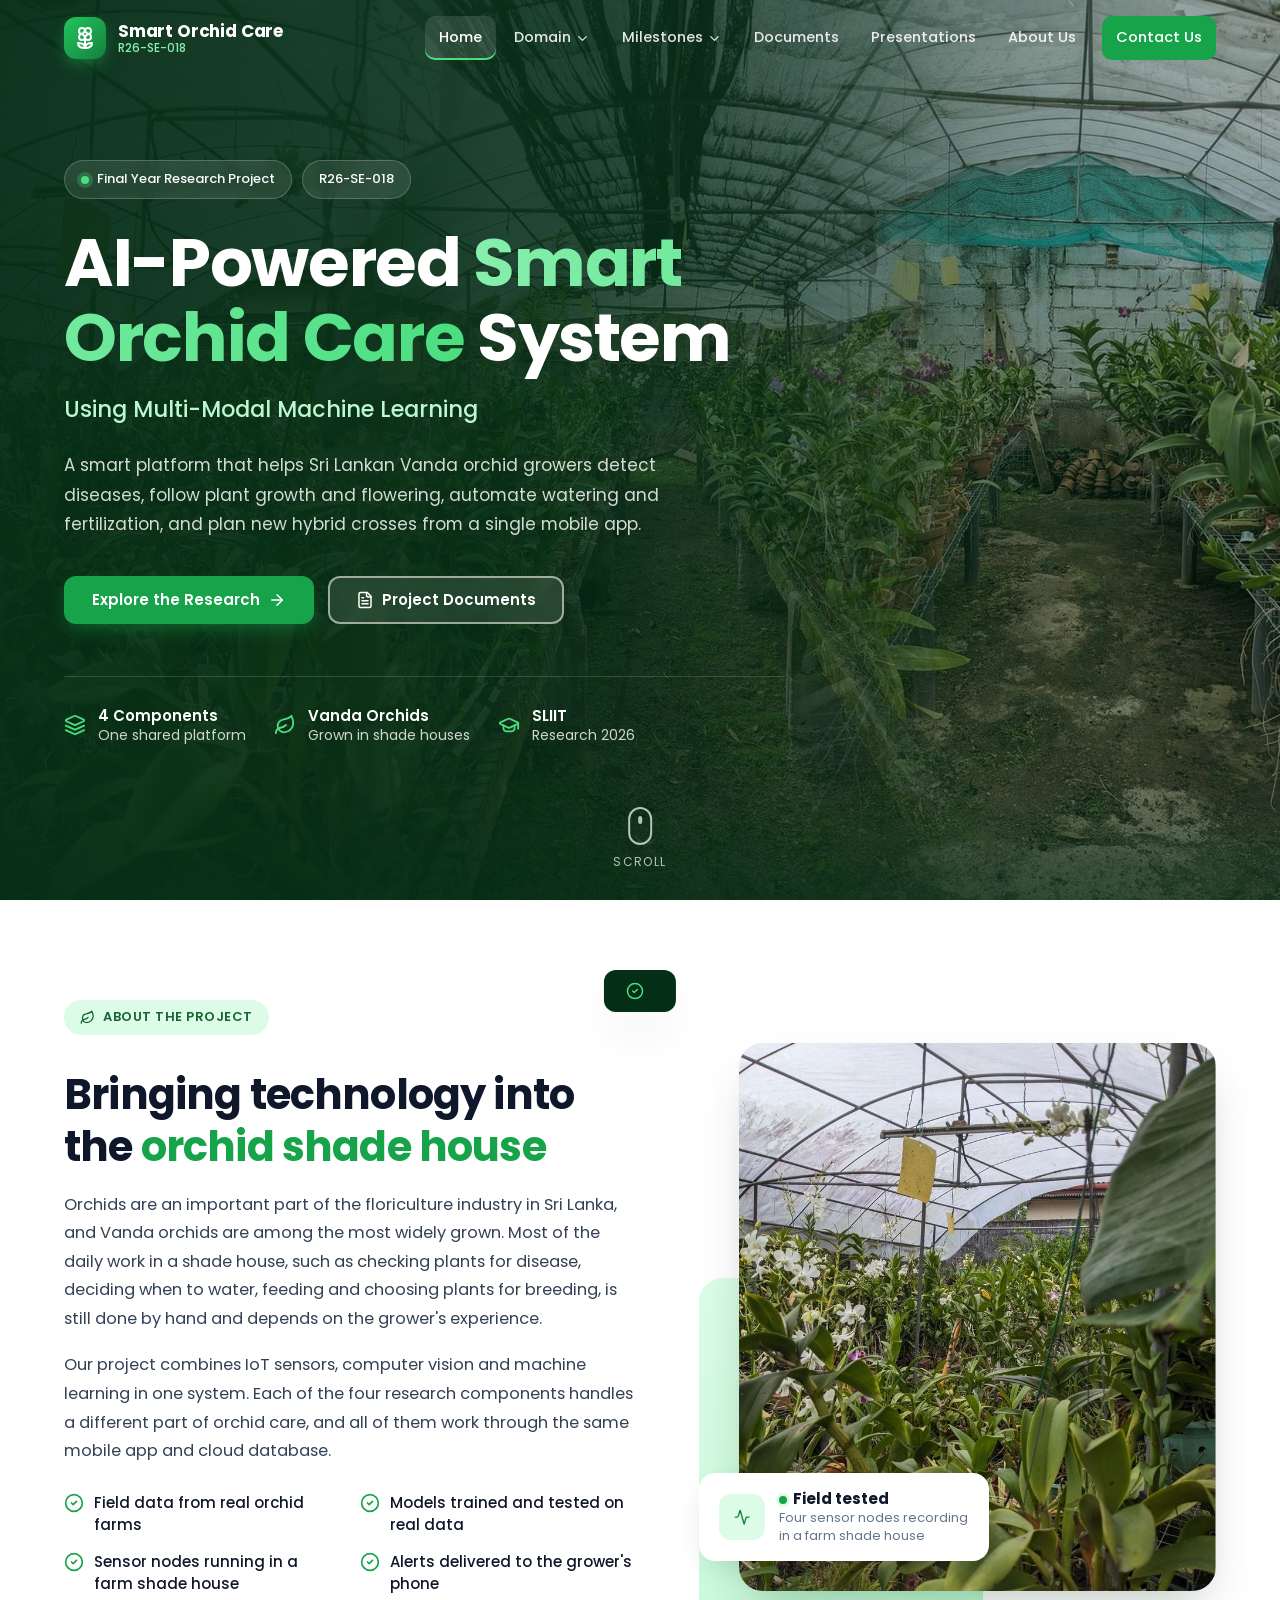
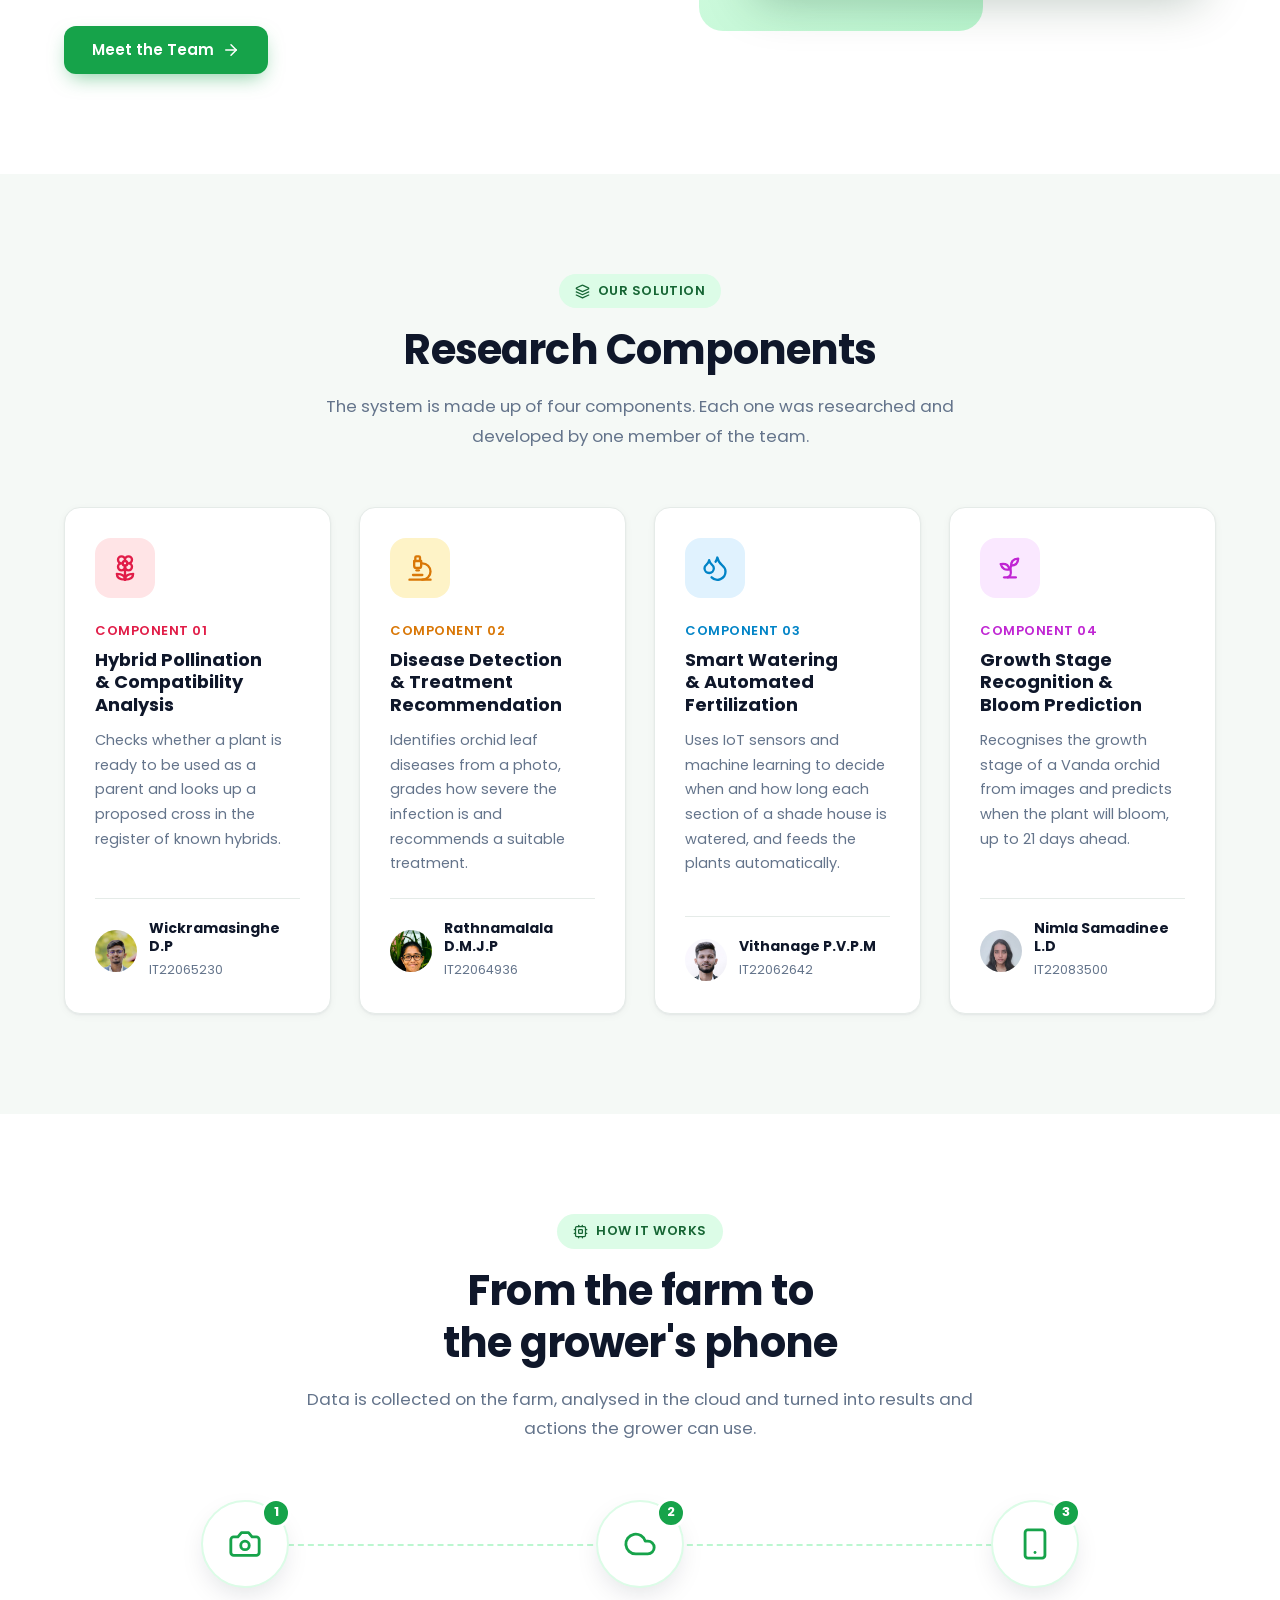
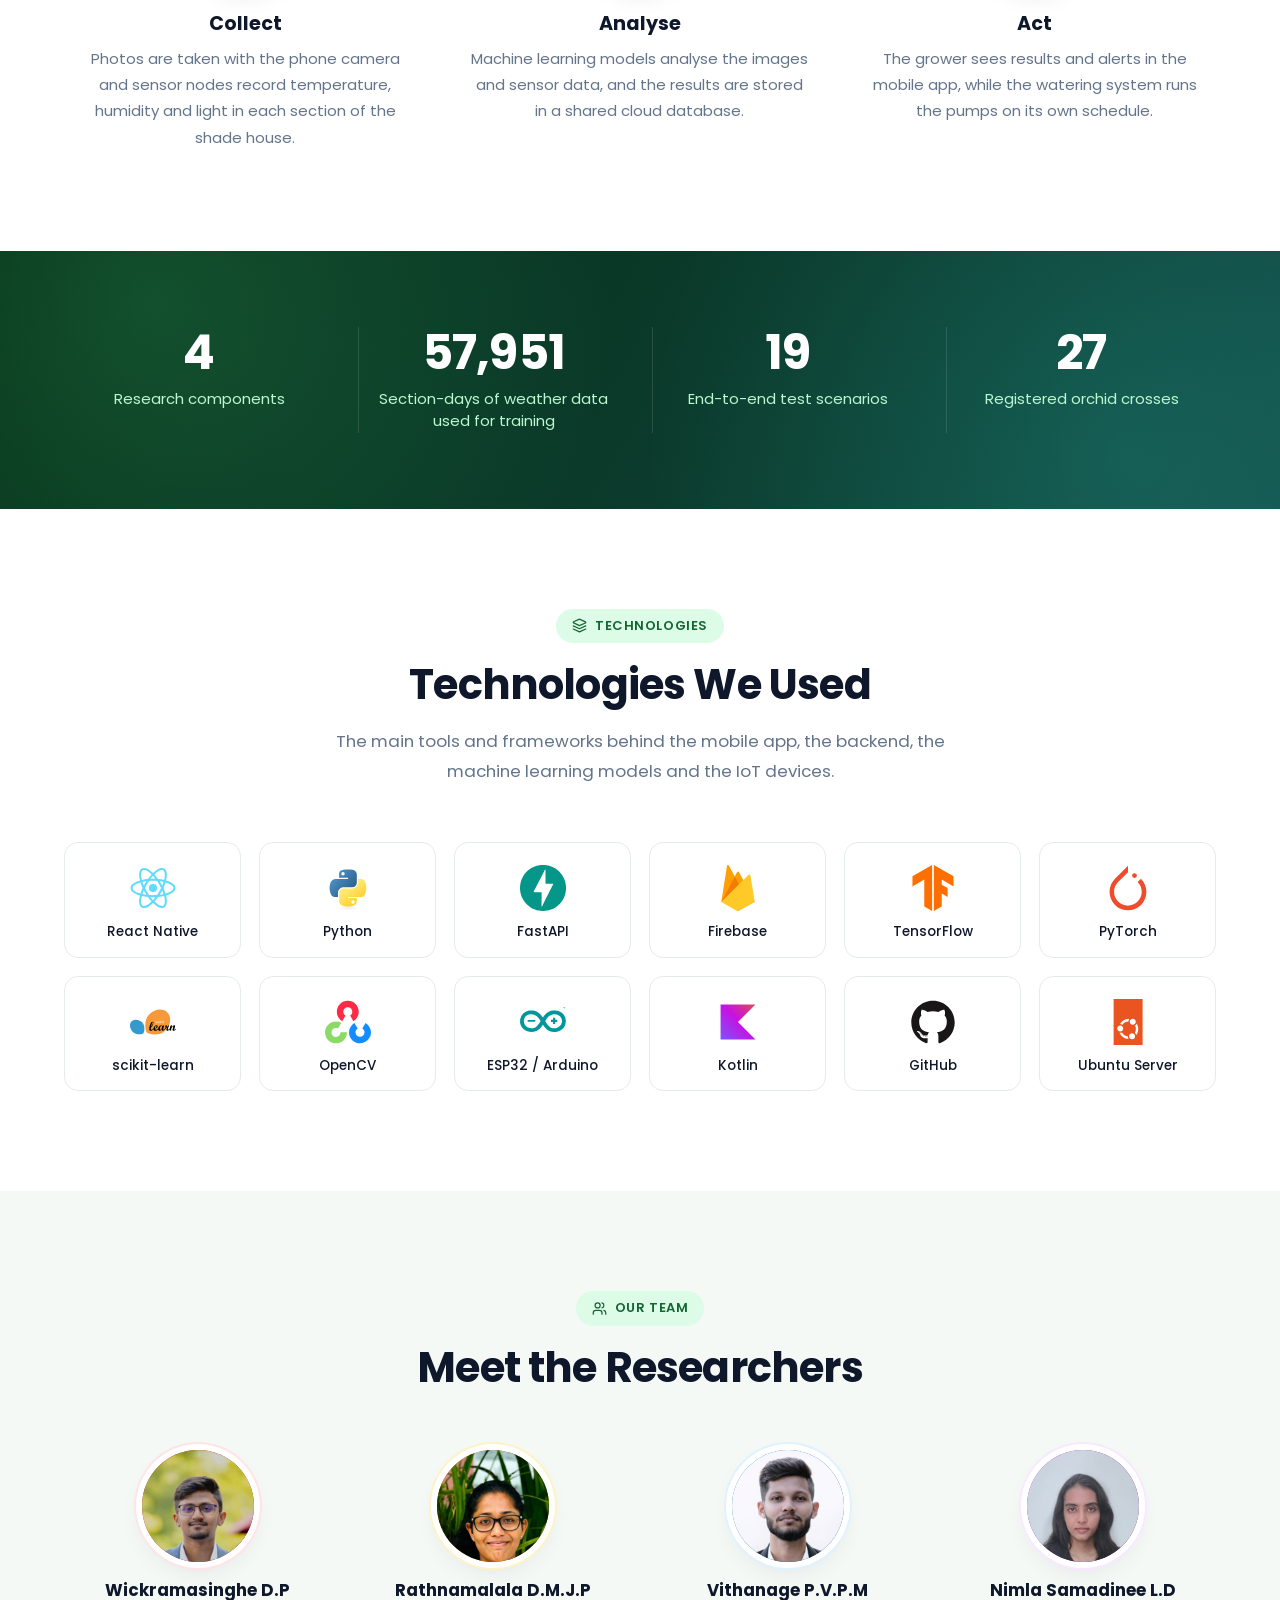
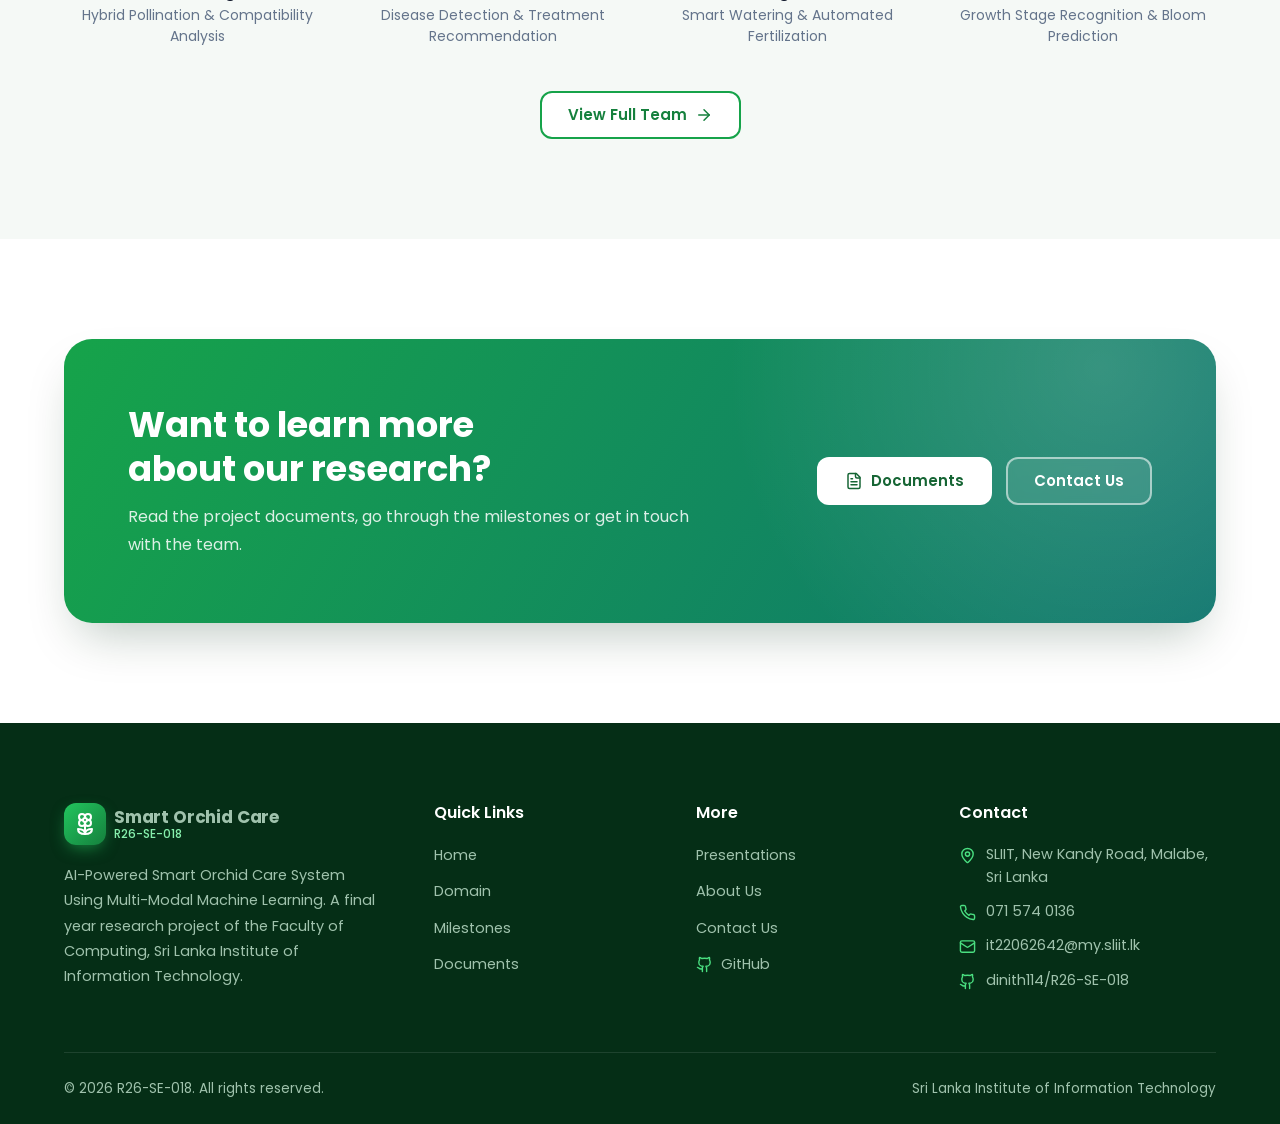
==== commit 4625caef: "Number the components in the official order from the TAF" ====
--- a/index.html
+++ b/index.html
@@ -72,17 +72,17 @@
   <div class="container">
     <div class="section-head reveal"><span class="label"><svg class="ic " viewBox="0 0 24 24" fill="none" stroke="currentColor" stroke-width="2" stroke-linecap="round" stroke-linejoin="round" aria-hidden="true"><path d="m12.83 2.18a2 2 0 0 0-1.66 0L2.6 6.08a1 1 0 0 0 0 1.83l8.58 3.91a2 2 0 0 0 1.66 0l8.58-3.9a1 1 0 0 0 0-1.83Z" /> <path d="m22 17.65-9.17 4.16a2 2 0 0 1-1.66 0L2 17.65" /> <path d="m22 12.65-9.17 4.16a2 2 0 0 1-1.66 0L2 12.65" /></svg>Our Solution</span><h2>Research Components</h2><p>The system is made up of four components. Each one was researched and developed by one member of the team.</p></div>
     <div class="grid grid-4"><article class="card card-hover comp-card c1 reveal d0">
+  <div class="icon-box"><svg class="ic " viewBox="0 0 24 24" fill="none" stroke="currentColor" stroke-width="2" stroke-linecap="round" stroke-linejoin="round" aria-hidden="true"><path d="M12 5a3 3 0 1 1 3 3m-3-3a3 3 0 1 0-3 3m3-3v1M9 8a3 3 0 1 0 3 3M9 8h1m5 0a3 3 0 1 1-3 3m3-3h-1m-2 3v-1" /> <circle cx="12" cy="8" r="2" /> <path d="M12 10v12" /> <path d="M12 22c4.2 0 7-1.667 7-5-4.2 0-7 1.667-7 5Z" /> <path d="M12 22c-4.2 0-7-1.667-7-5 4.2 0 7 1.667 7 5Z" /></svg></div>
+  <span class="comp-num">Component 01</span>
+  <h3>Hybrid Pollination &amp; Compatibility Analysis</h3>
+  <p>Checks whether a plant is ready to be used as a parent and looks up a proposed cross in the register of known hybrids.</p>
+  <div class="member"><div class="avatar"><img src="images/team/IT22065230.jpg" alt="" width="240" height="240"></div><div><b>Wickramasinghe D.P</b><span>IT22065230</span></div></div>
+</article><article class="card card-hover comp-card c2 reveal d1">
   <div class="icon-box"><svg class="ic " viewBox="0 0 24 24" fill="none" stroke="currentColor" stroke-width="2" stroke-linecap="round" stroke-linejoin="round" aria-hidden="true"><path d="M6 18h8" /> <path d="M3 22h18" /> <path d="M14 22a7 7 0 1 0 0-14h-1" /> <path d="M9 14h2" /> <path d="M9 12a2 2 0 0 1-2-2V6h6v4a2 2 0 0 1-2 2Z" /> <path d="M12 6V3a1 1 0 0 0-1-1H9a1 1 0 0 0-1 1v3" /></svg></div>
-  <span class="comp-num">Component 01</span>
+  <span class="comp-num">Component 02</span>
   <h3>Disease Detection &amp; Treatment Recommendation</h3>
   <p>Identifies orchid leaf diseases from a photo, grades how severe the infection is and recommends a suitable treatment.</p>
   <div class="member"><div class="avatar"><img src="images/team/IT22064936.jpg" alt="" width="240" height="240"></div><div><b>Rathnamalala D.M.J.P</b><span>IT22064936</span></div></div>
-</article><article class="card card-hover comp-card c2 reveal d1">
-  <div class="icon-box"><svg class="ic " viewBox="0 0 24 24" fill="none" stroke="currentColor" stroke-width="2" stroke-linecap="round" stroke-linejoin="round" aria-hidden="true"><path d="M7 20h10" /> <path d="M10 20c5.5-2.5.8-6.4 3-10" /> <path d="M9.5 9.4c1.1.8 1.8 2.2 2.3 3.7-2 .4-3.5.4-4.8-.3-1.2-.6-2.3-1.9-3-4.2 2.8-.5 4.4 0 5.5.8z" /> <path d="M14.1 6a7 7 0 0 0-1.1 4c1.9-.1 3.3-.6 4.3-1.4 1-1 1.6-2.3 1.7-4.6-2.7.1-4 1-4.9 2z" /></svg></div>
-  <span class="comp-num">Component 02</span>
-  <h3>Growth Stage Recognition &amp; Bloom Prediction</h3>
-  <p>Recognises the growth stage of a Vanda orchid from images and predicts when the plant will bloom, up to 21 days ahead.</p>
-  <div class="member"><div class="avatar"><img src="images/team/IT22083500.jpg" alt="" width="240" height="240"></div><div><b>Nimla Samadinee L.D</b><span>IT22083500</span></div></div>
 </article><article class="card card-hover comp-card c3 reveal d2">
   <div class="icon-box"><svg class="ic " viewBox="0 0 24 24" fill="none" stroke="currentColor" stroke-width="2" stroke-linecap="round" stroke-linejoin="round" aria-hidden="true"><path d="M7 16.3c2.2 0 4-1.83 4-4.05 0-1.16-.57-2.26-1.71-3.19S7.29 6.75 7 5.3c-.29 1.45-1.14 2.84-2.29 3.76S3 11.1 3 12.25c0 2.22 1.8 4.05 4 4.05z" /> <path d="M12.56 6.6A10.97 10.97 0 0 0 14 3.02c.5 2.5 2 4.9 4 6.5s3 3.5 3 5.5a6.98 6.98 0 0 1-11.91 4.97" /></svg></div>
   <span class="comp-num">Component 03</span>
@@ -90,11 +90,11 @@
   <p>Uses IoT sensors and machine learning to decide when and how long each section of a shade house is watered, and feeds the plants automatically.</p>
   <div class="member"><div class="avatar"><img src="images/team/IT22062642.jpg" alt="" width="240" height="240"></div><div><b>Vithanage P.V.P.M</b><span>IT22062642</span></div></div>
 </article><article class="card card-hover comp-card c4 reveal d3">
-  <div class="icon-box"><svg class="ic " viewBox="0 0 24 24" fill="none" stroke="currentColor" stroke-width="2" stroke-linecap="round" stroke-linejoin="round" aria-hidden="true"><path d="M12 5a3 3 0 1 1 3 3m-3-3a3 3 0 1 0-3 3m3-3v1M9 8a3 3 0 1 0 3 3M9 8h1m5 0a3 3 0 1 1-3 3m3-3h-1m-2 3v-1" /> <circle cx="12" cy="8" r="2" /> <path d="M12 10v12" /> <path d="M12 22c4.2 0 7-1.667 7-5-4.2 0-7 1.667-7 5Z" /> <path d="M12 22c-4.2 0-7-1.667-7-5 4.2 0 7 1.667 7 5Z" /></svg></div>
+  <div class="icon-box"><svg class="ic " viewBox="0 0 24 24" fill="none" stroke="currentColor" stroke-width="2" stroke-linecap="round" stroke-linejoin="round" aria-hidden="true"><path d="M7 20h10" /> <path d="M10 20c5.5-2.5.8-6.4 3-10" /> <path d="M9.5 9.4c1.1.8 1.8 2.2 2.3 3.7-2 .4-3.5.4-4.8-.3-1.2-.6-2.3-1.9-3-4.2 2.8-.5 4.4 0 5.5.8z" /> <path d="M14.1 6a7 7 0 0 0-1.1 4c1.9-.1 3.3-.6 4.3-1.4 1-1 1.6-2.3 1.7-4.6-2.7.1-4 1-4.9 2z" /></svg></div>
   <span class="comp-num">Component 04</span>
-  <h3>Hybrid Pollination &amp; Compatibility Analysis</h3>
-  <p>Checks whether a plant is ready to be used as a parent and looks up a proposed cross in the register of known hybrids.</p>
-  <div class="member"><div class="avatar"><img src="images/team/IT22065230.jpg" alt="" width="240" height="240"></div><div><b>Wickramasinghe D.P</b><span>IT22065230</span></div></div>
+  <h3>Growth Stage Recognition &amp; Bloom Prediction</h3>
+  <p>Recognises the growth stage of a Vanda orchid from images and predicts when the plant will bloom, up to 21 days ahead.</p>
+  <div class="member"><div class="avatar"><img src="images/team/IT22083500.jpg" alt="" width="240" height="240"></div><div><b>Nimla Samadinee L.D</b><span>IT22083500</span></div></div>
 </article></div>
   </div>
 </section>
@@ -131,7 +131,7 @@
 <section class="section section-soft">
   <div class="container">
     <div class="section-head reveal"><span class="label"><svg class="ic " viewBox="0 0 24 24" fill="none" stroke="currentColor" stroke-width="2" stroke-linecap="round" stroke-linejoin="round" aria-hidden="true"><path d="M16 21v-2a4 4 0 0 0-4-4H6a4 4 0 0 0-4 4v2" /> <circle cx="9" cy="7" r="4" /> <path d="M22 21v-2a4 4 0 0 0-3-3.87" /> <path d="M16 3.13a4 4 0 0 1 0 7.75" /></svg>Our Team</span><h2>Meet the Researchers</h2></div>
-    <div class="team-row"><div class="team-mini c1 reveal d0"><div class="avatar"><img src="images/team/IT22064936.jpg" alt="" width="240" height="240"></div><h3>Rathnamalala D.M.J.P</h3><p>Disease Detection &amp; Treatment Recommendation</p></div><div class="team-mini c2 reveal d1"><div class="avatar"><img src="images/team/IT22083500.jpg" alt="" width="240" height="240"></div><h3>Nimla Samadinee L.D</h3><p>Growth Stage Recognition &amp; Bloom Prediction</p></div><div class="team-mini c3 reveal d2"><div class="avatar"><img src="images/team/IT22062642.jpg" alt="" width="240" height="240"></div><h3>Vithanage P.V.P.M</h3><p>Smart Watering &amp; Automated Fertilization</p></div><div class="team-mini c4 reveal d3"><div class="avatar"><img src="images/team/IT22065230.jpg" alt="" width="240" height="240"></div><h3>Wickramasinghe D.P</h3><p>Hybrid Pollination &amp; Compatibility Analysis</p></div></div>
+    <div class="team-row"><div class="team-mini c1 reveal d0"><div class="avatar"><img src="images/team/IT22065230.jpg" alt="" width="240" height="240"></div><h3>Wickramasinghe D.P</h3><p>Hybrid Pollination &amp; Compatibility Analysis</p></div><div class="team-mini c2 reveal d1"><div class="avatar"><img src="images/team/IT22064936.jpg" alt="" width="240" height="240"></div><h3>Rathnamalala D.M.J.P</h3><p>Disease Detection &amp; Treatment Recommendation</p></div><div class="team-mini c3 reveal d2"><div class="avatar"><img src="images/team/IT22062642.jpg" alt="" width="240" height="240"></div><h3>Vithanage P.V.P.M</h3><p>Smart Watering &amp; Automated Fertilization</p></div><div class="team-mini c4 reveal d3"><div class="avatar"><img src="images/team/IT22083500.jpg" alt="" width="240" height="240"></div><h3>Nimla Samadinee L.D</h3><p>Growth Stage Recognition &amp; Bloom Prediction</p></div></div>
     <div style="text-align:center;margin-top:44px" class="reveal"><a class="btn btn-outline" href="about.html">View Full Team<svg class="ic ic-arrow" viewBox="0 0 24 24" fill="none" stroke="currentColor" stroke-width="2" stroke-linecap="round" stroke-linejoin="round" aria-hidden="true"><path d="M5 12h14" /> <path d="m12 5 7 7-7 7" /></svg></a></div>
   </div>
 </section>
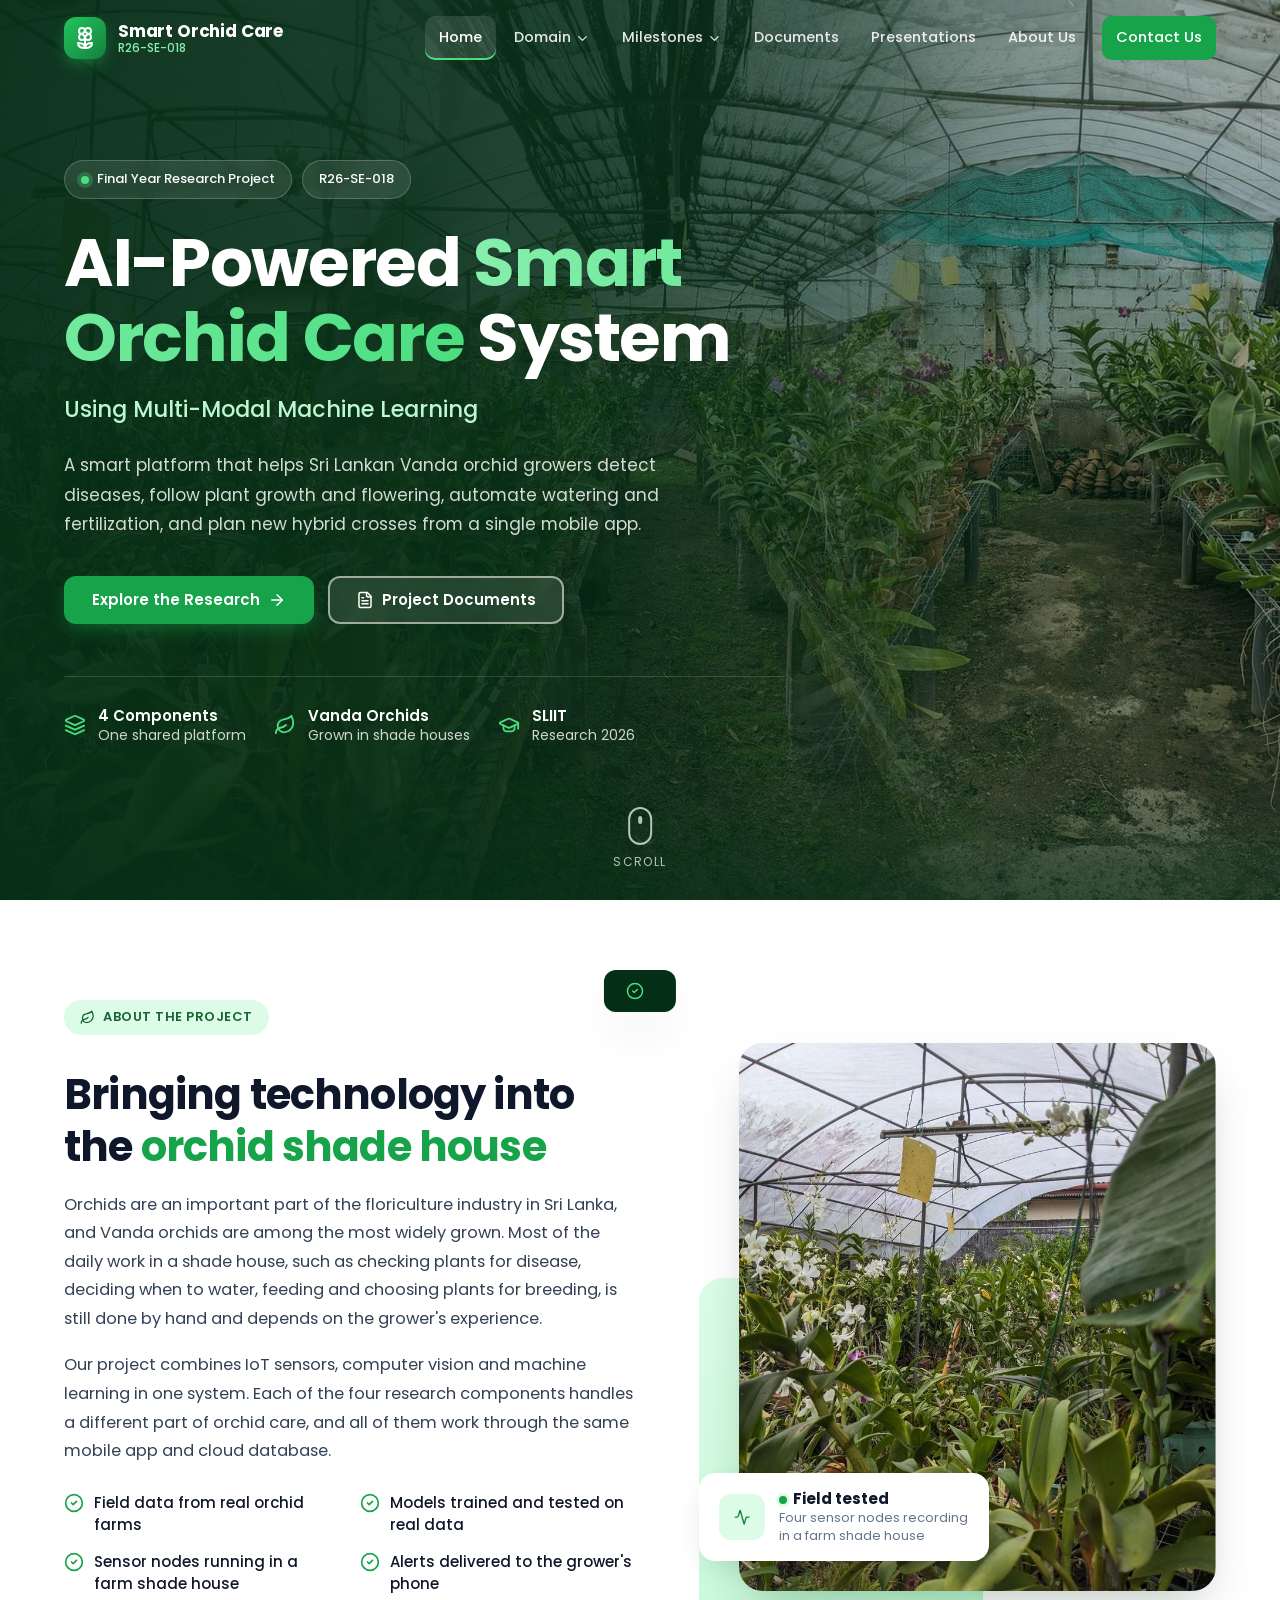
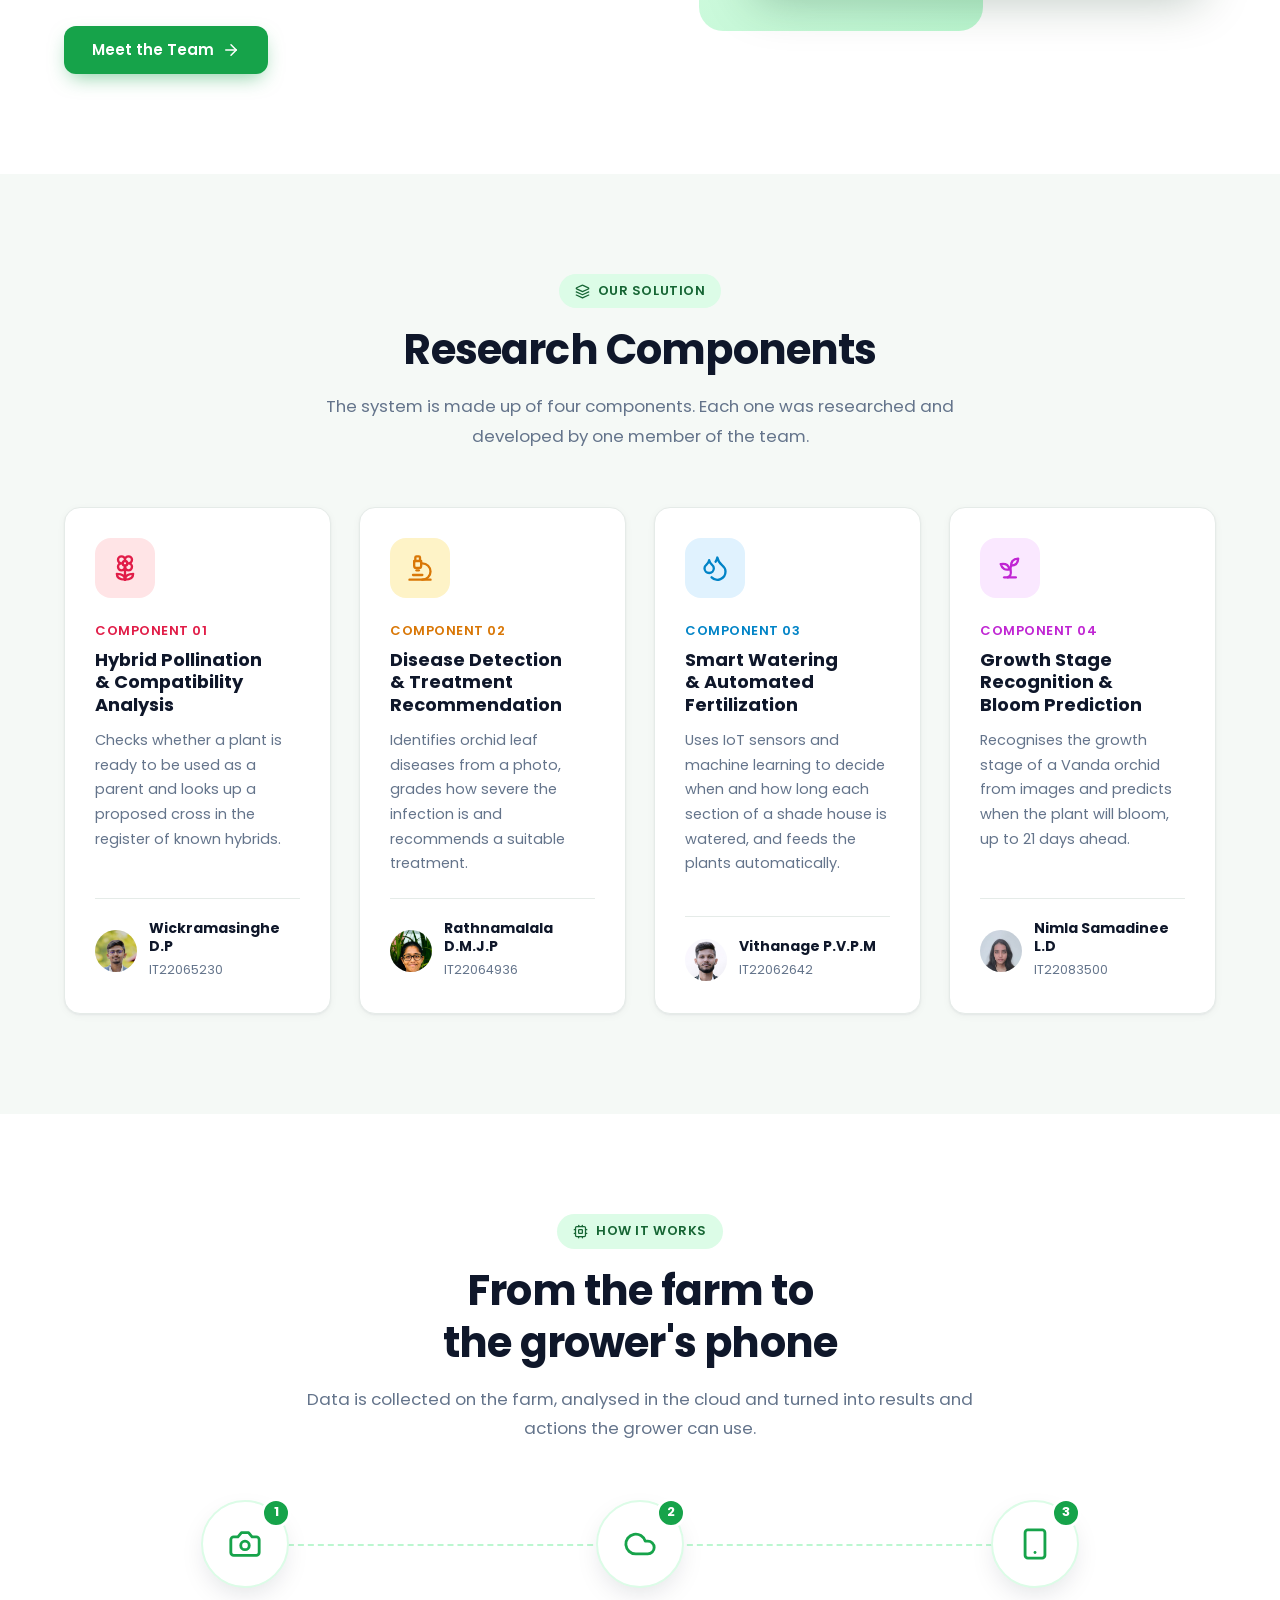
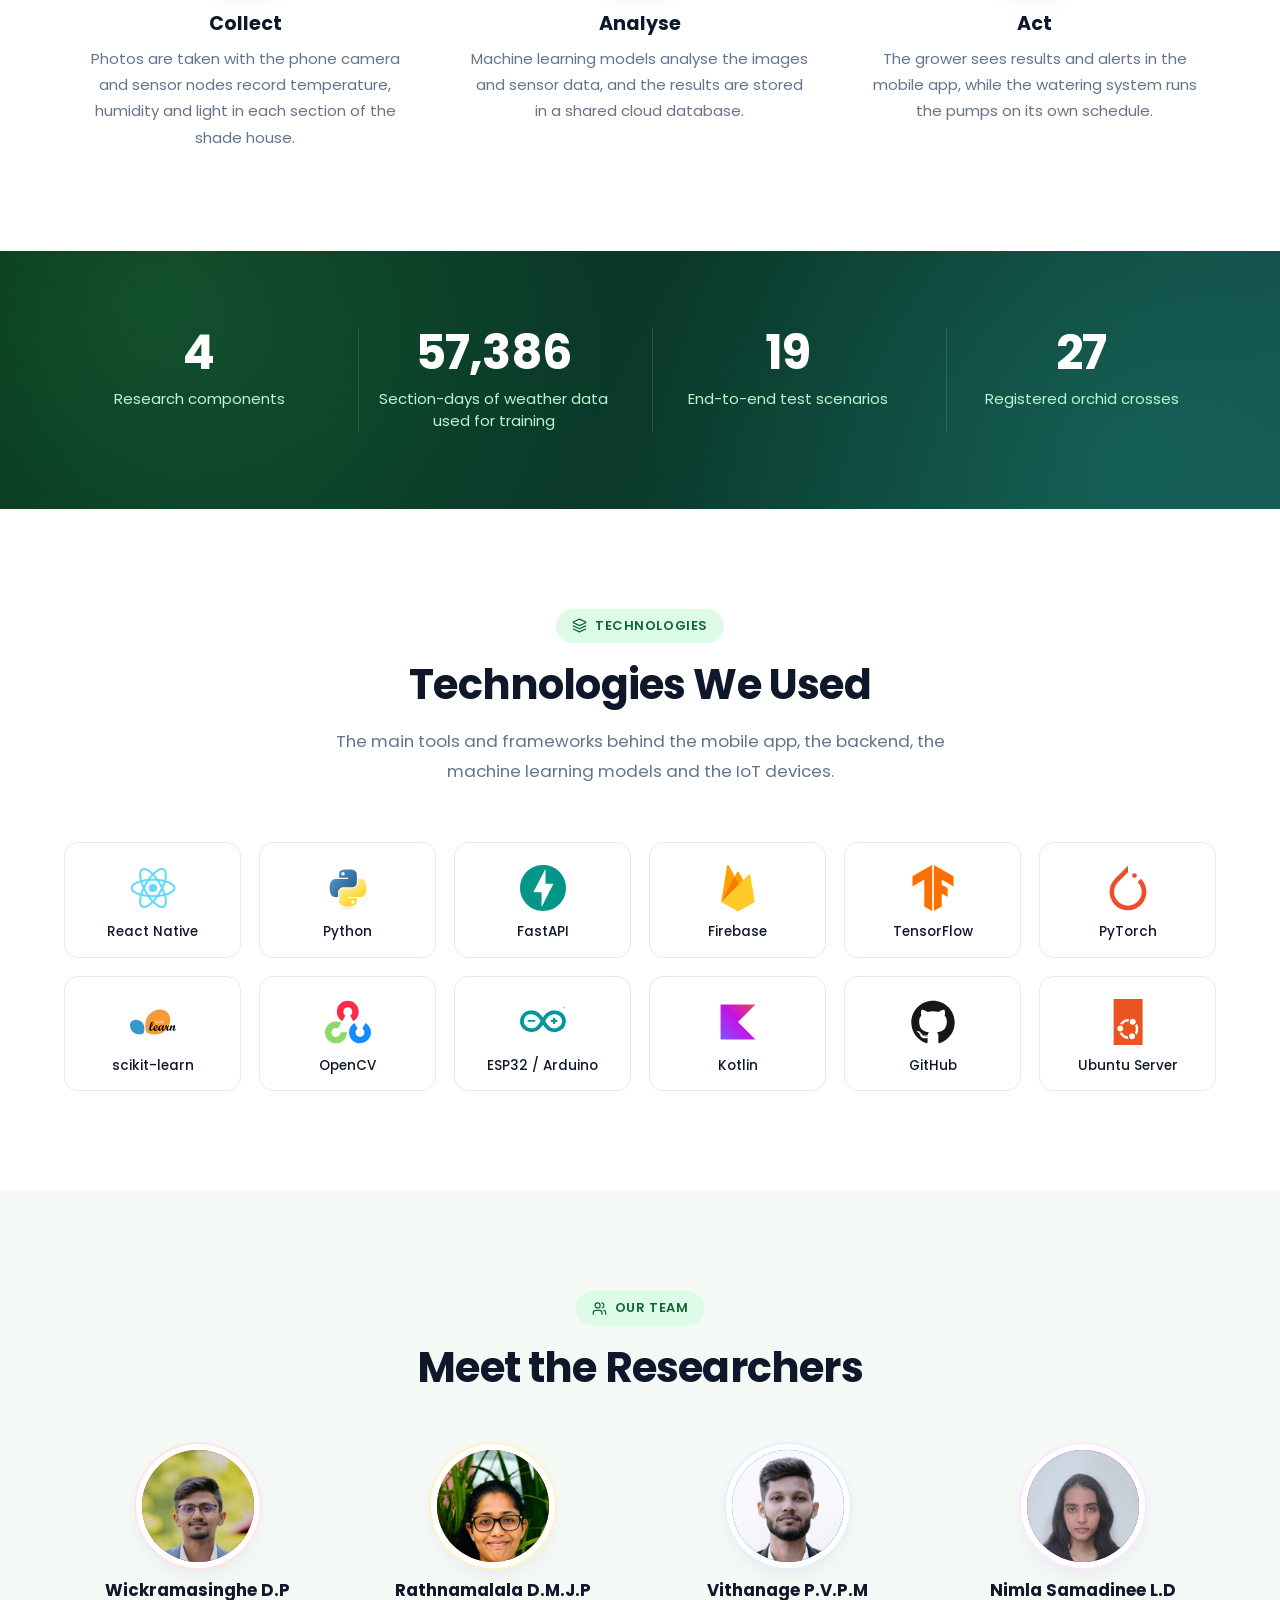
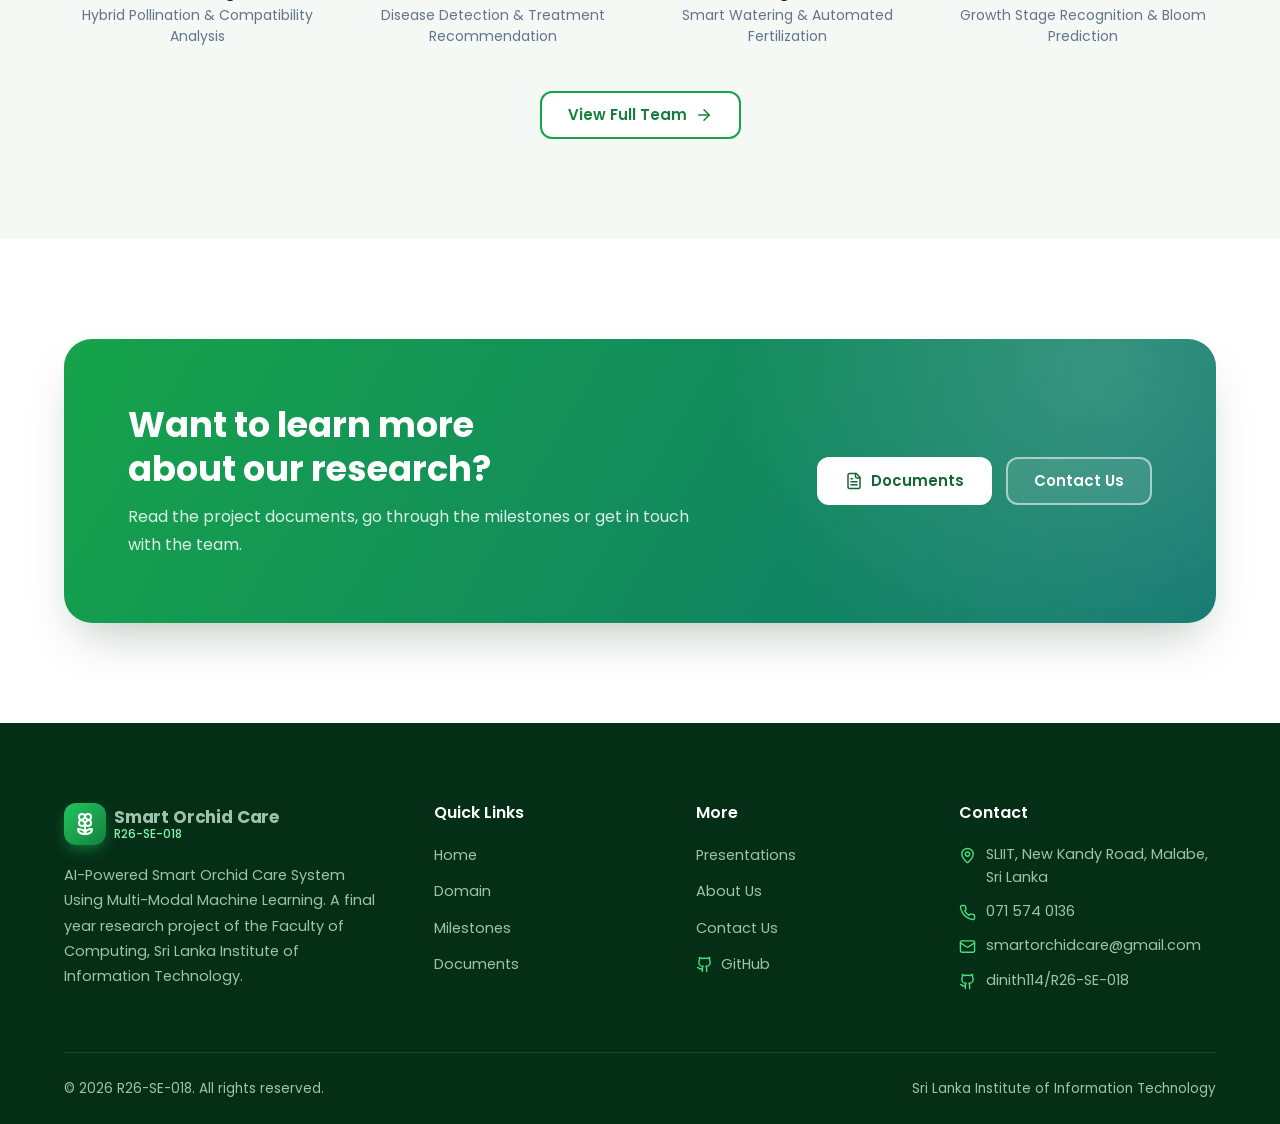
==== commit 99145040: "Send contact messages to the team inbox, and use a new About photo" ====
--- a/index.html
+++ b/index.html
@@ -161,7 +161,7 @@
       <div><h4>Contact</h4><ul>
         <li class="ci"><svg class="ic " viewBox="0 0 24 24" fill="none" stroke="currentColor" stroke-width="2" stroke-linecap="round" stroke-linejoin="round" aria-hidden="true"><path d="M20 10c0 4.993-5.539 10.193-7.399 11.799a1 1 0 0 1-1.202 0C9.539 20.193 4 14.993 4 10a8 8 0 0 1 16 0" /> <circle cx="12" cy="10" r="3" /></svg><span>SLIIT, New Kandy Road, Malabe, Sri Lanka</span></li>
         <li class="ci"><svg class="ic " viewBox="0 0 24 24" fill="none" stroke="currentColor" stroke-width="2" stroke-linecap="round" stroke-linejoin="round" aria-hidden="true"><path d="M22 16.92v3a2 2 0 0 1-2.18 2 19.79 19.79 0 0 1-8.63-3.07 19.5 19.5 0 0 1-6-6 19.79 19.79 0 0 1-3.07-8.67A2 2 0 0 1 4.11 2h3a2 2 0 0 1 2 1.72 12.84 12.84 0 0 0 .7 2.81 2 2 0 0 1-.45 2.11L8.09 9.91a16 16 0 0 0 6 6l1.27-1.27a2 2 0 0 1 2.11-.45 12.84 12.84 0 0 0 2.81.7A2 2 0 0 1 22 16.92z" /></svg><a href="tel:+94715740136">071 574 0136</a></li>
-        <li class="ci"><svg class="ic " viewBox="0 0 24 24" fill="none" stroke="currentColor" stroke-width="2" stroke-linecap="round" stroke-linejoin="round" aria-hidden="true"><rect width="20" height="16" x="2" y="4" rx="2" /> <path d="m22 7-8.97 5.7a1.94 1.94 0 0 1-2.06 0L2 7" /></svg><a href="mailto:it22062642@my.sliit.lk">it22062642@my.sliit.lk</a></li>
+        <li class="ci"><svg class="ic " viewBox="0 0 24 24" fill="none" stroke="currentColor" stroke-width="2" stroke-linecap="round" stroke-linejoin="round" aria-hidden="true"><rect width="20" height="16" x="2" y="4" rx="2" /> <path d="m22 7-8.97 5.7a1.94 1.94 0 0 1-2.06 0L2 7" /></svg><a href="mailto:smartorchidcare@gmail.com">smartorchidcare@gmail.com</a></li>
         <li class="ci"><svg class="ic " viewBox="0 0 24 24" fill="none" stroke="currentColor" stroke-width="2" stroke-linecap="round" stroke-linejoin="round" aria-hidden="true"><path d="M15 22v-4a4.8 4.8 0 0 0-1-3.5c3 0 6-2 6-5.5.08-1.25-.27-2.48-1-3.5.28-1.15.28-2.35 0-3.5 0 0-1 0-3 1.5-2.64-.5-5.36-.5-8 0C6 2 5 2 5 2c-.3 1.15-.3 2.35 0 3.5A5.403 5.403 0 0 0 4 9c0 3.5 3 5.5 6 5.5-.39.49-.68 1.05-.85 1.65-.17.6-.22 1.23-.15 1.85v4" /> <path d="M9 18c-4.51 2-5-2-7-2" /></svg><a href="https://github.com/dinith114/R26-SE-018">dinith114/R26-SE-018</a></li></ul></div>
     </div>
     <div class="footer-bottom"><span>© 2026 R26-SE-018. All rights reserved.</span><span>Sri Lanka Institute of Information Technology</span></div>
--- a/css/style.css
+++ b/css/style.css
@@ -414,6 +414,12 @@
 textarea.input { min-height: 150px; resize: vertical; }
 .input.select { appearance: none; -webkit-appearance: none; background-image: url("data:image/svg+xml,%3Csvg xmlns='http://www.w3.org/2000/svg' width='20' height='20' viewBox='0 0 24 24' fill='none' stroke='%2316a34a' stroke-width='2.5' stroke-linecap='round' stroke-linejoin='round'%3E%3Cpath d='m6 9 6 6 6-6'/%3E%3C/svg%3E"); background-repeat: no-repeat; background-position: right 14px center; padding-right: 44px; cursor: pointer; }
 .form-note { grid-column: 1 / -1; font-size: 13px; color: var(--muted); }
+.hp { position: absolute; left: -9999px; width: 1px; height: 1px; opacity: 0; }
+.form-status { grid-column: 1 / -1; font-size: 14.5px; font-weight: 500; min-height: 1.5em; }
+.form-status:empty { display: none; }
+.form-status.ok { color: var(--green-700); background: var(--green-50); border: 1px solid #bbf7d0; padding: 12px 16px; border-radius: 12px; }
+.form-status.err { color: #b91c1c; background: #fef2f2; border: 1px solid #fecaca; padding: 12px 16px; border-radius: 12px; }
+.btn[disabled] { opacity: .7; cursor: progress; transform: none; }
 .tpl-card { padding: 34px; }
 .tpl { margin-top: 20px; border-radius: 14px; background: #0b1f17; color: #d1fae5; padding: 22px; font: 400 13.5px/1.75 Consolas, "Courier New", monospace; white-space: pre-wrap; overflow-x: auto; }
 .tpl .hdr { color: #86efac; }
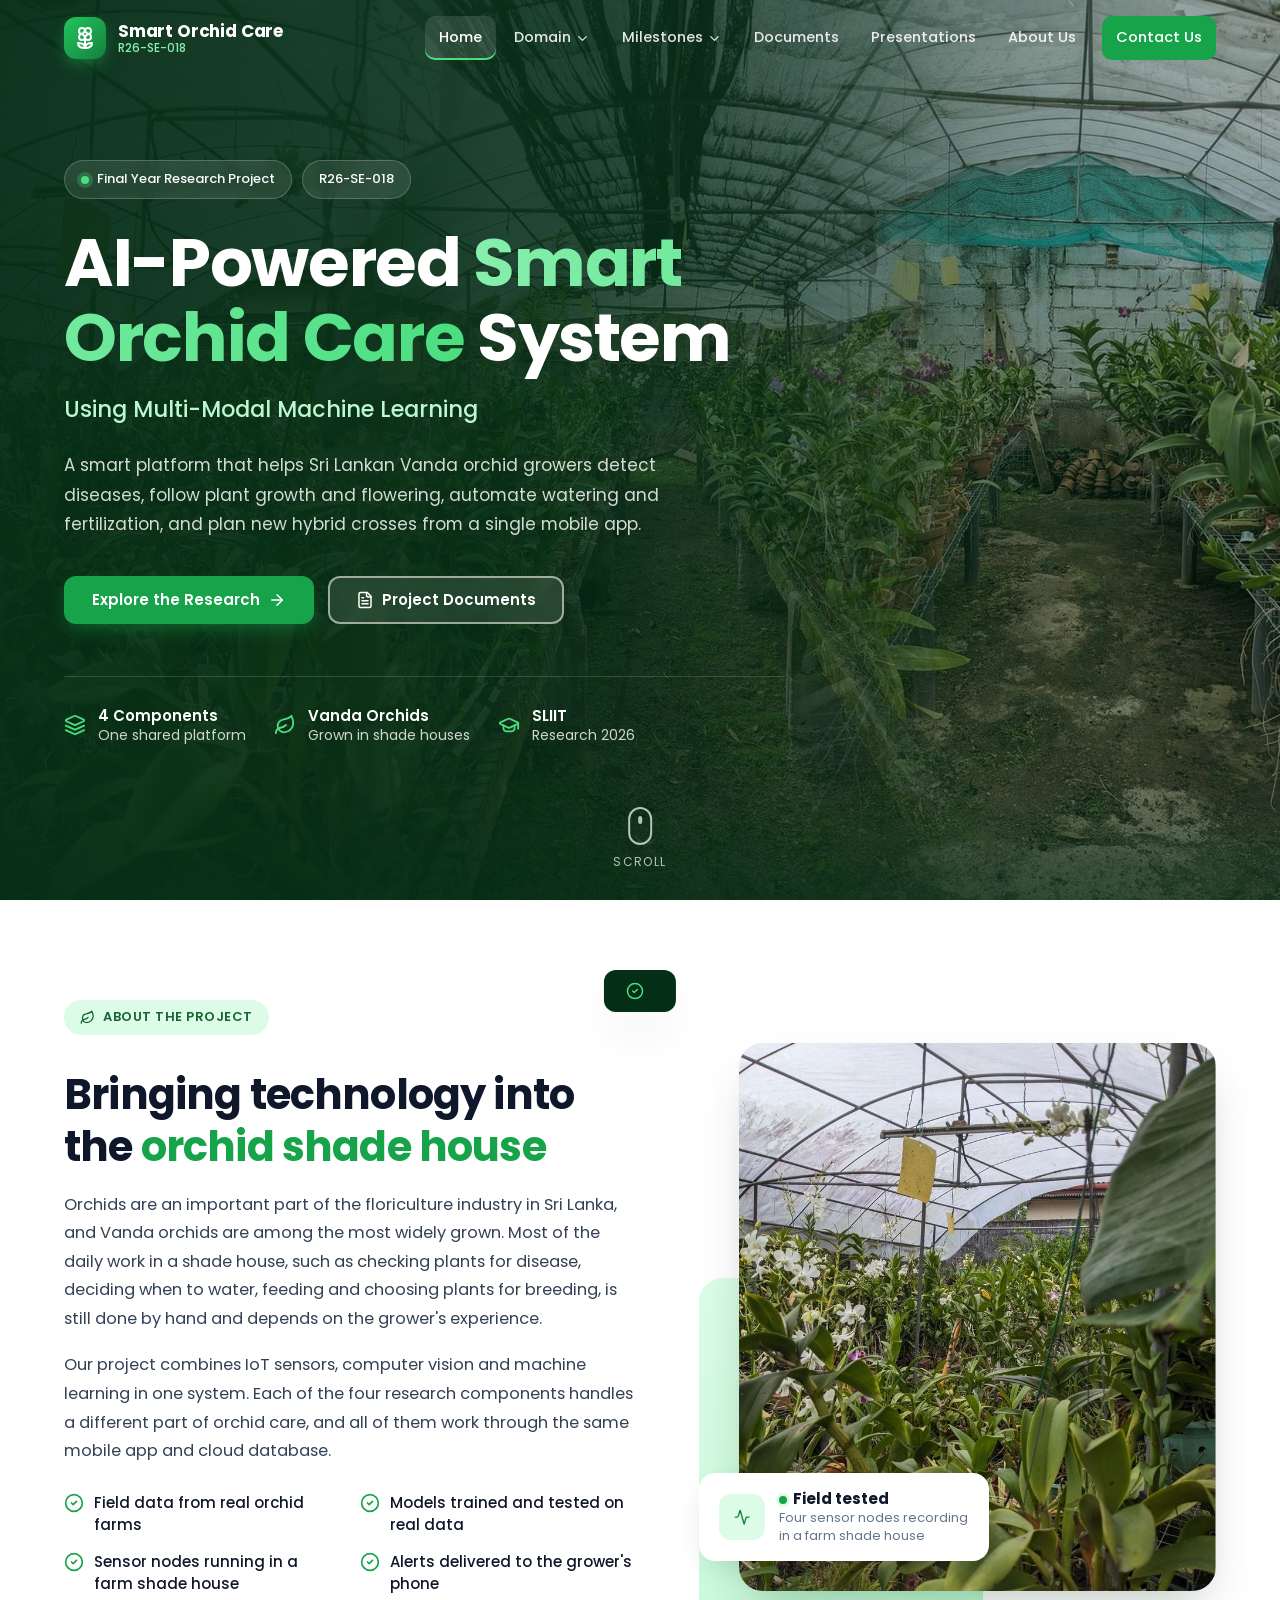
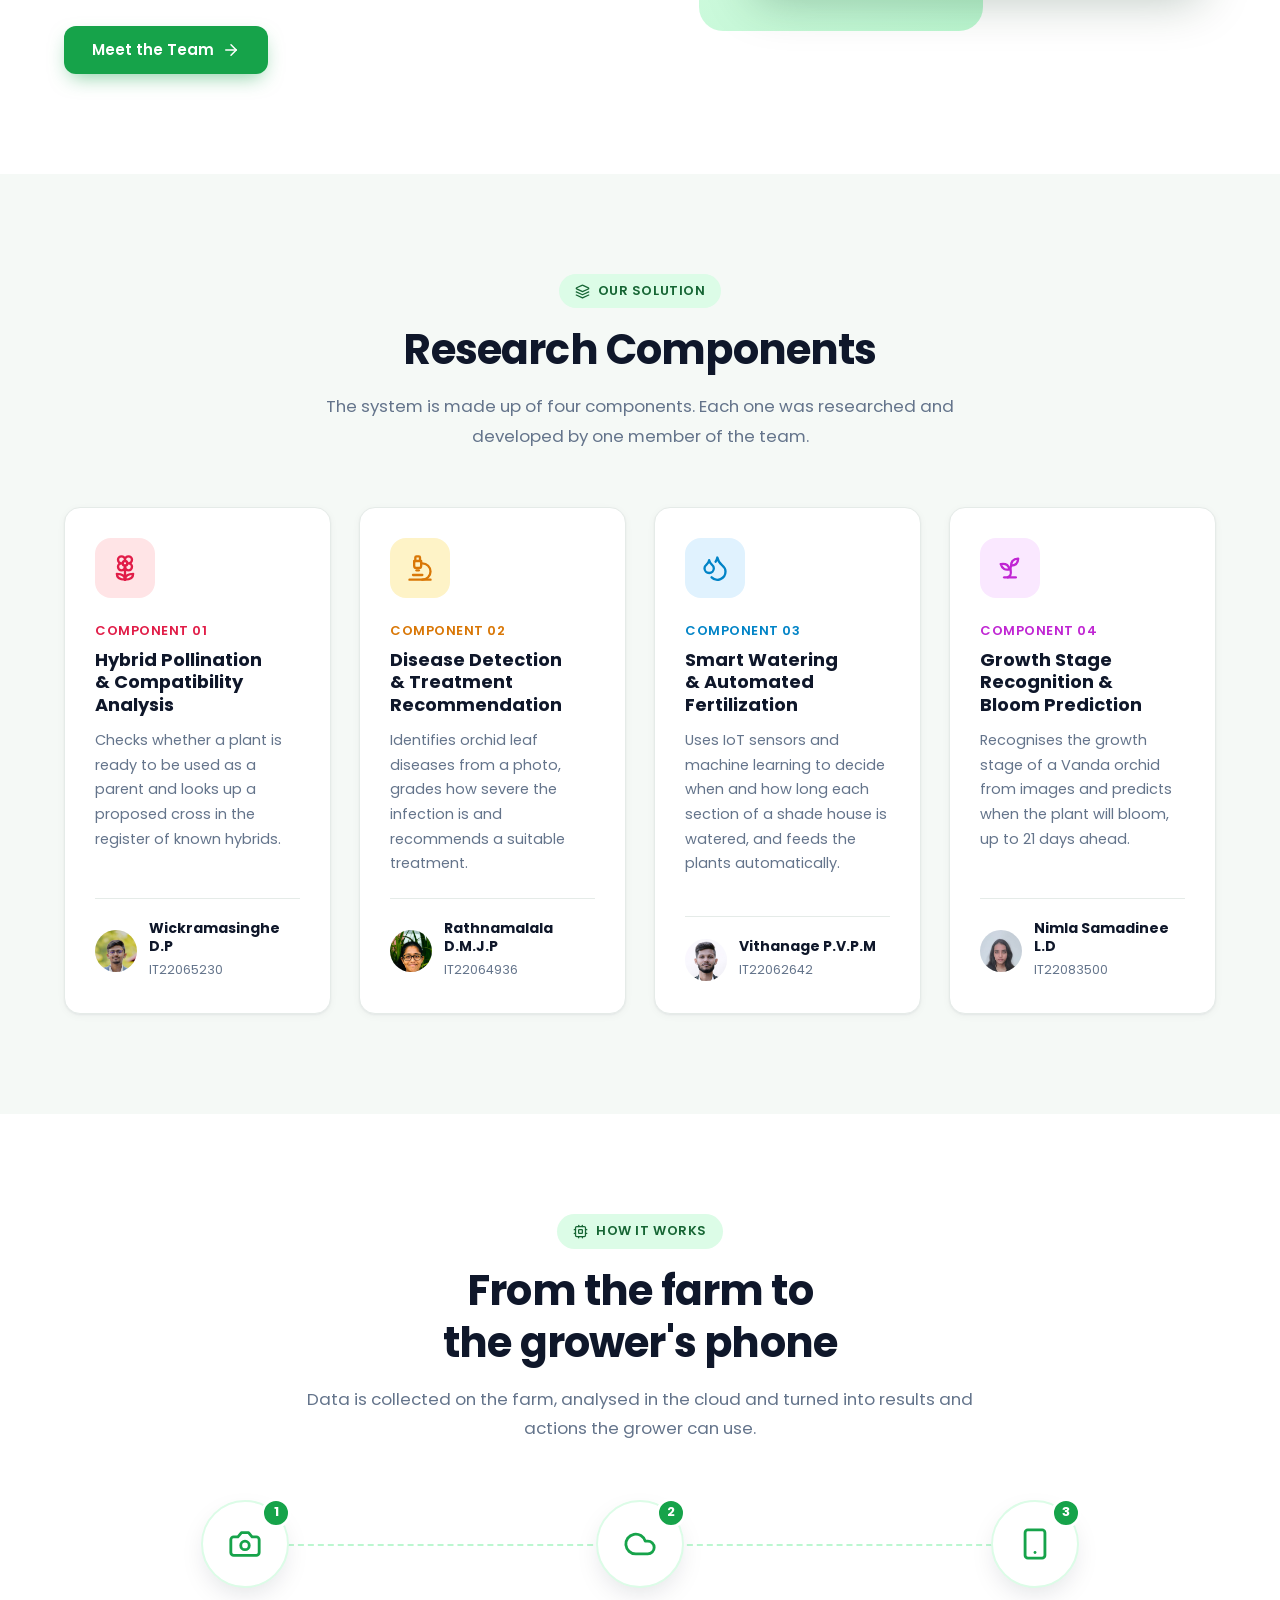
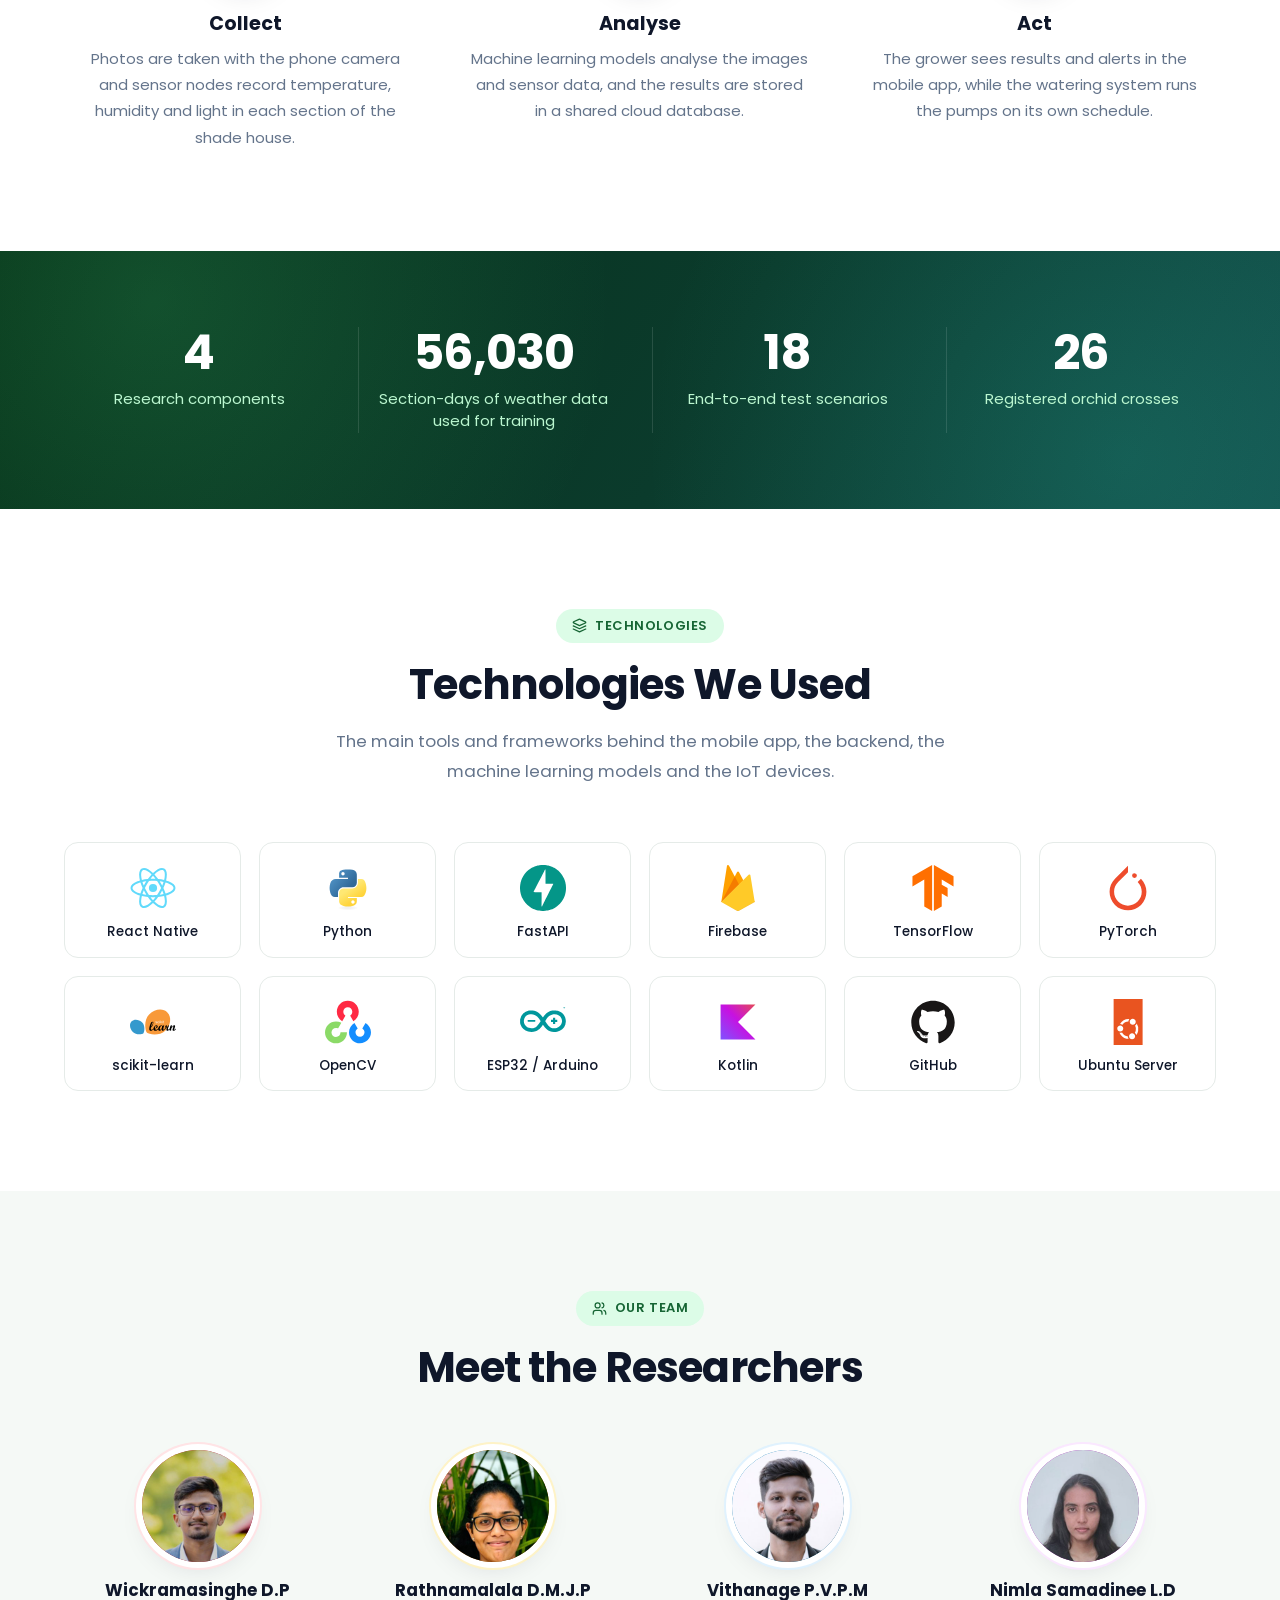
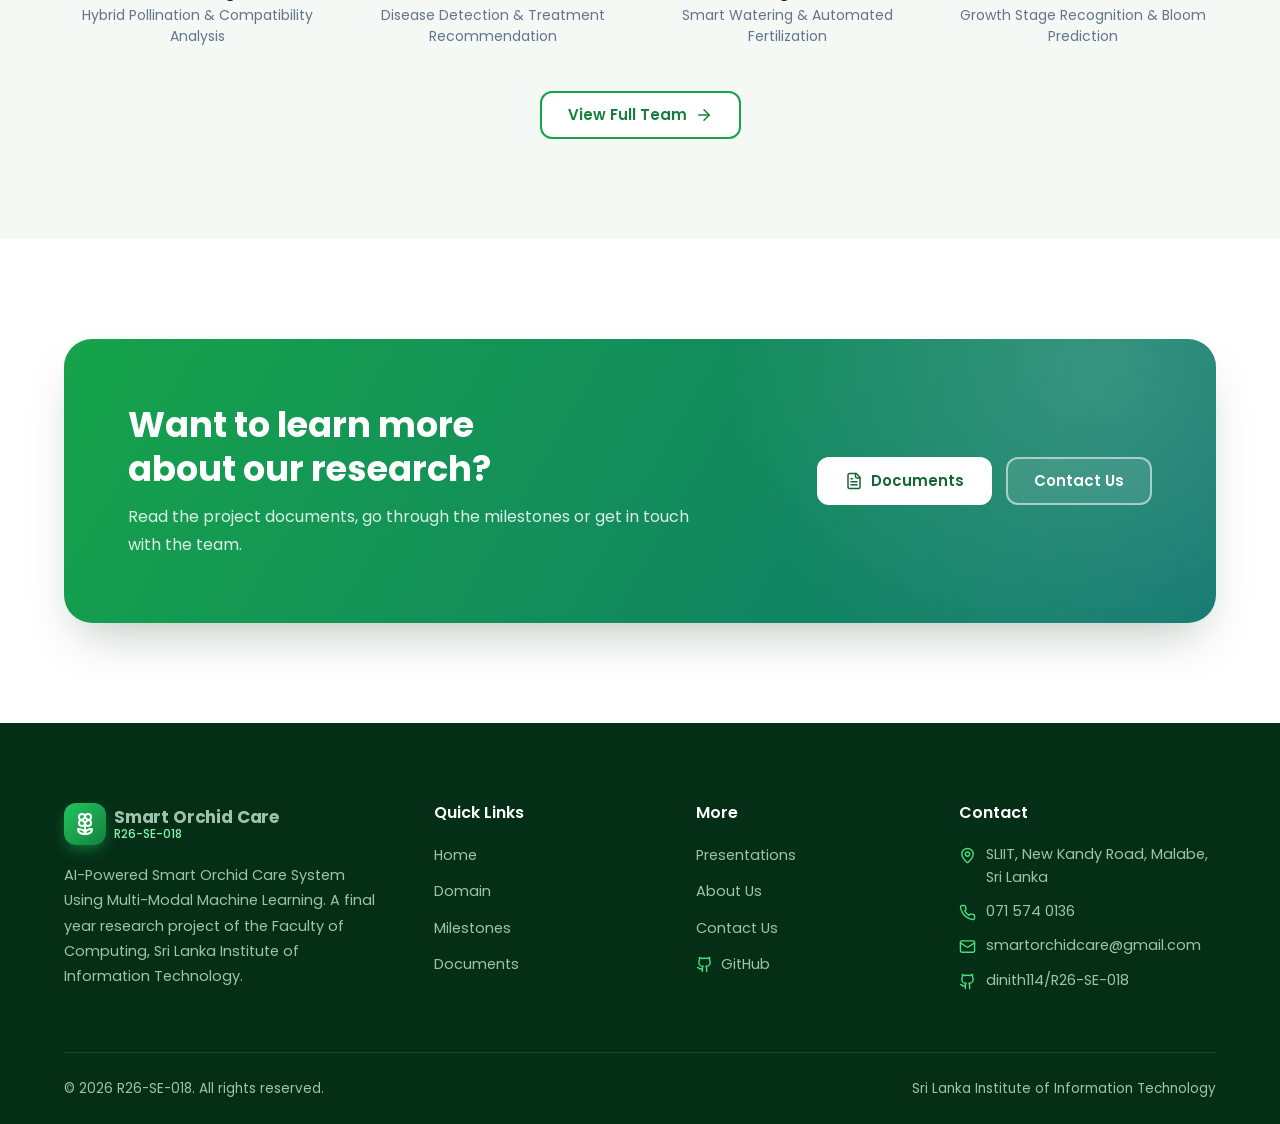
==== commit 4e1d9341: "Hide the form's spam trap inline, and version the CSS and JS links so browsers never mix old files w" ====
--- a/index.html
+++ b/index.html
@@ -7,8 +7,8 @@
 <meta name="description" content="AI-Powered Smart Orchid Care System Using Multi-Modal Machine Learning. Final year research project R26-SE-018, SLIIT.">
 <meta name="theme-color" content="#052e16">
 <link rel="icon" type="image/svg+xml" href="images/favicon.svg">
-<link rel="stylesheet" href="fonts/fonts.css">
-<link rel="stylesheet" href="css/style.css">
+<link rel="stylesheet" href="fonts/fonts.css?v=319de489">
+<link rel="stylesheet" href="css/style.css?v=cb55572f">
 <script>document.documentElement.classList.add("js")</script>
 </head>
 <body>
@@ -169,6 +169,6 @@
 </footer>
 <a class="back-top" href="#top" aria-label="Back to top"><svg class="ic " viewBox="0 0 24 24" fill="none" stroke="currentColor" stroke-width="2" stroke-linecap="round" stroke-linejoin="round" aria-hidden="true"><path d="M5 12h14" /> <path d="m12 5 7 7-7 7" /></svg></a>
 <div class="toast" role="status" aria-live="polite"><svg class="ic " viewBox="0 0 24 24" fill="none" stroke="currentColor" stroke-width="2" stroke-linecap="round" stroke-linejoin="round" aria-hidden="true"><circle cx="12" cy="12" r="10" /> <path d="m9 12 2 2 4-4" /></svg><span></span></div>
-<script src="js/main.js"></script>
+<script src="js/main.js?v=b8e71524"></script>
 </body>
 </html>
